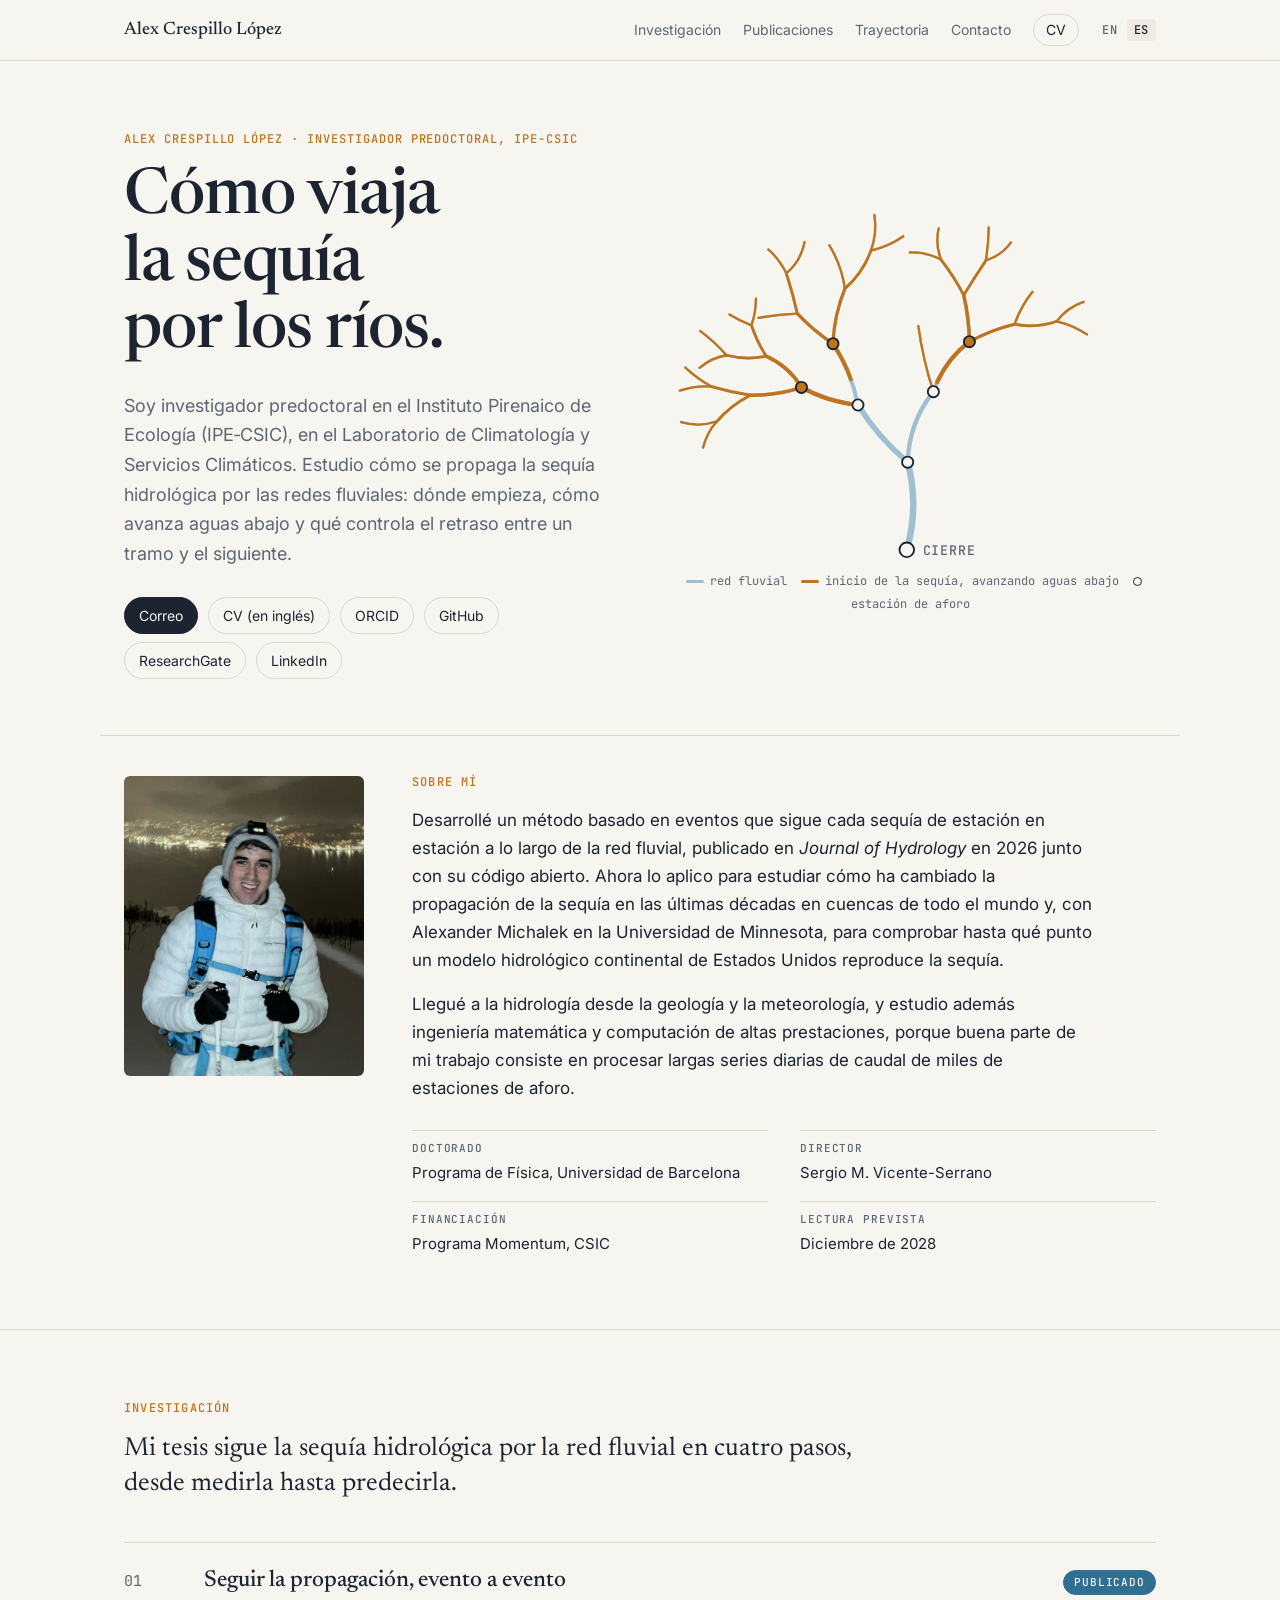
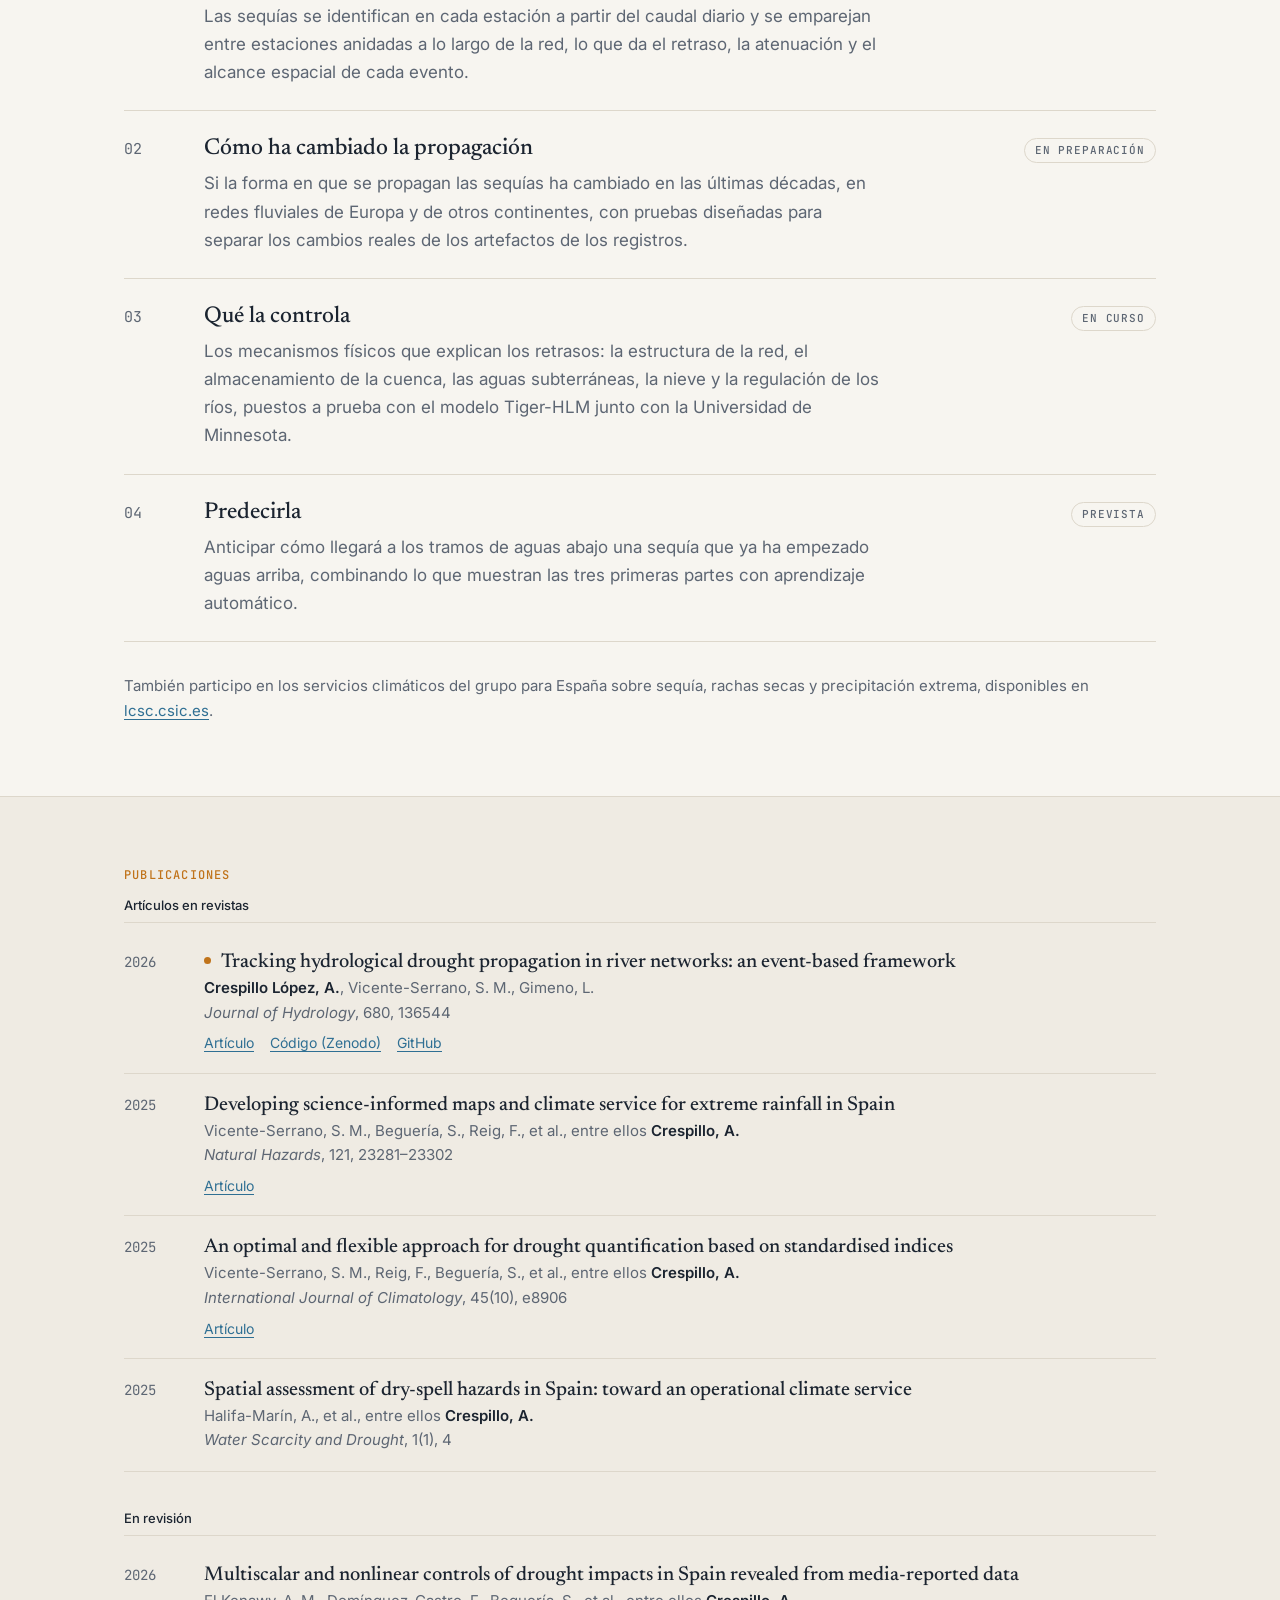
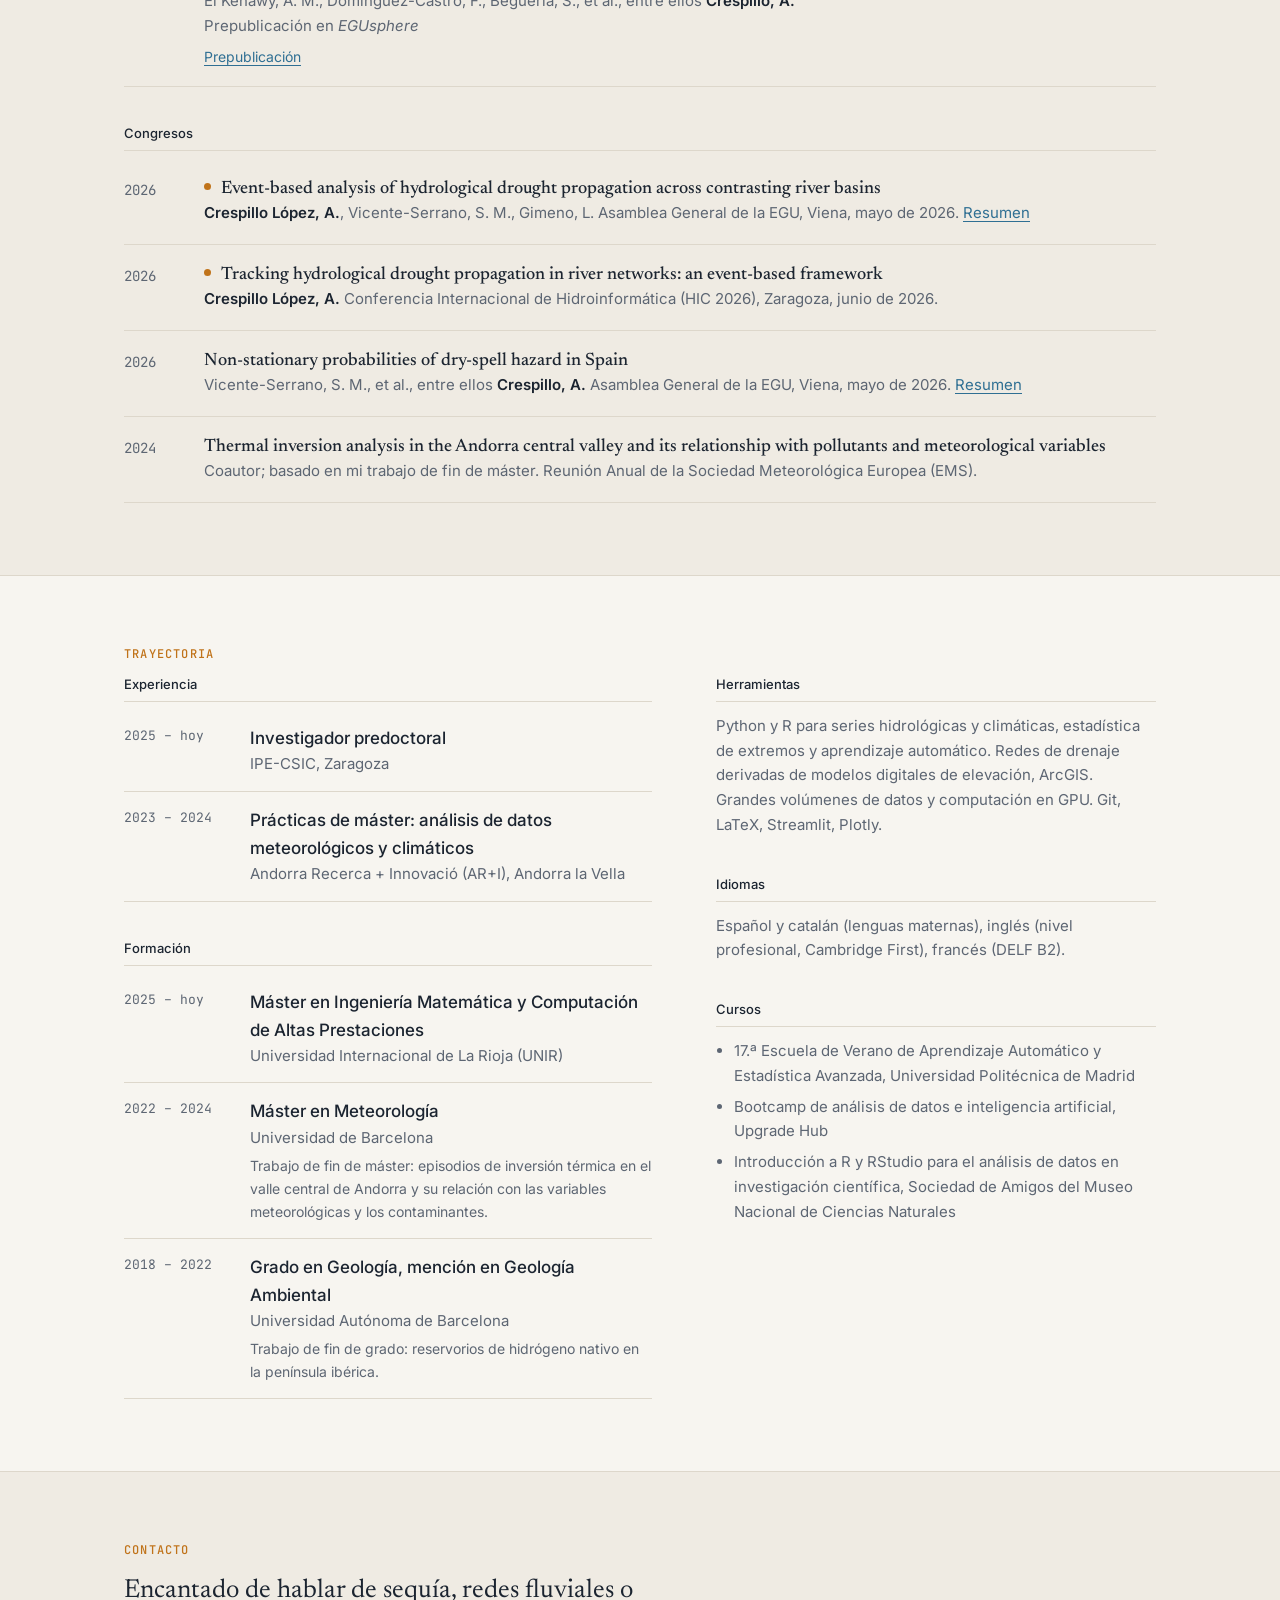
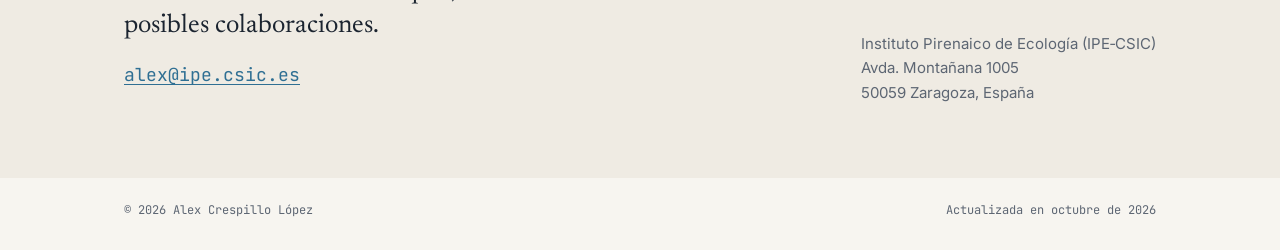
==== es/index.html @ c542a9c1 "New website: single page in English and Spanish, updated CV and content; personal certificates remov" ====
<!DOCTYPE html>
<html lang="es">
<head>
  <meta charset="UTF-8">
  <meta name="viewport" content="width=device-width, initial-scale=1.0">
  <title>Alex Crespillo López</title>
  <meta name="description" content="Alex Crespillo López, investigador predoctoral en el IPE-CSIC. Propagación de la sequía hidrológica por las redes fluviales.">
  <meta name="author" content="Alex Crespillo López">
  <meta property="og:title" content="Alex Crespillo López">
  <meta property="og:description" content="Investigador predoctoral en el IPE-CSIC: cómo se propaga la sequía hidrológica por las redes fluviales.">
  <meta property="og:image" content="../Photos%20and%20logos/portrait.jpg">
  <link rel="alternate" hreflang="en" href="https://alexcrespillo.github.io/Webpage/">
  <link rel="alternate" hreflang="es" href="https://alexcrespillo.github.io/Webpage/es/">

  <link rel="preconnect" href="https://fonts.googleapis.com">
  <link rel="preconnect" href="https://fonts.gstatic.com" crossorigin>
  <link href="https://fonts.googleapis.com/css2?family=Newsreader:opsz,wght@6..72,400;6..72,500;6..72,600&family=Inter:wght@400;500;600&family=JetBrains+Mono:wght@400;500&display=swap" rel="stylesheet">
  <link rel="stylesheet" href="../style.css">
</head>
<body>

  <header class="topbar">
    <div class="wrap topbar-inner">
      <a href="#top" class="brand">Alex Crespillo López</a>
      <nav class="nav" aria-label="Secciones">
        <a href="#research">Investigación</a>
        <a href="#publications">Publicaciones</a>
        <a href="#background">Trayectoria</a>
        <a href="#contact">Contacto</a>
        <a href="../Cv/CV_Alex_Crespillo_english.pdf" target="_blank" rel="noopener" class="nav-cv">CV</a>
      </nav>
      <div class="lang" aria-label="Idioma">
        <a href="../" hreflang="en" lang="en" title="English version">EN</a>
        <span aria-current="true">ES</span>
      </div>
    </div>
  </header>

  <main id="top">

    <!-- Presentación -->
    <section class="hero wrap">
      <div class="hero-text">
        <p class="eyebrow">Alex Crespillo López · Investigador predoctoral, IPE&#8209;CSIC</p>
        <h1>Cómo viaja<br>la sequía<br>por los ríos.</h1>
        <p class="lede">
          Soy investigador predoctoral en el Instituto Pirenaico de Ecología (IPE&#8209;CSIC), en el
          Laboratorio de Climatología y Servicios Climáticos. Estudio cómo se propaga la sequía
          hidrológica por las redes fluviales: dónde empieza, cómo avanza aguas abajo y qué
          controla el retraso entre un tramo y el siguiente.
        </p>
        <div class="links">
          <a href="mailto:alex@ipe.csic.es" class="primary">Correo</a>
          <a href="../Cv/CV_Alex_Crespillo_english.pdf" target="_blank" rel="noopener">CV (en inglés)</a>
          <a href="https://orcid.org/0009-0009-3918-8702" target="_blank" rel="noopener">ORCID</a>
          <a href="https://github.com/AlexCrespillo" target="_blank" rel="noopener">GitHub</a>
          <a href="https://www.researchgate.net/profile/Alex-Crespillo" target="_blank" rel="noopener">ResearchGate</a>
          <a href="https://www.linkedin.com/in/alexcrespillo" target="_blank" rel="noopener">LinkedIn</a>
        </div>
      </div>

      <figure class="hero-figure" aria-label="Esquema del inicio de la sequía avanzando aguas abajo por una red fluvial">
        <svg id="network" viewBox="0 0 400 440" aria-hidden="true" data-outlet="CIERRE"></svg>
        <figcaption>
          <span class="key key-river"></span>red fluvial
          <span class="key key-drought"></span>inicio de la sequía, avanzando aguas abajo
          <span class="key key-gauge"></span>estación de aforo
        </figcaption>
      </figure>
    </section>

    <!-- Sobre mí -->
    <section class="about wrap">
      <img src="../Photos%20and%20logos/portrait.jpg" alt="Alex Crespillo López" class="portrait" width="640" height="800">
      <div class="about-text">
        <h2 class="section-label">Sobre mí</h2>
        <p>
          Desarrollé un método basado en eventos que sigue cada sequía de estación en estación
          a lo largo de la red fluvial, publicado en <em>Journal of Hydrology</em> en 2026 junto
          con su código abierto. Ahora lo aplico para estudiar cómo ha cambiado la propagación
          de la sequía en las últimas décadas en cuencas de todo el mundo y, con Alexander
          Michalek en la Universidad de Minnesota, para comprobar hasta qué punto un modelo
          hidrológico continental de Estados Unidos reproduce la sequía.
        </p>
        <p>
          Llegué a la hidrología desde la geología y la meteorología, y estudio además ingeniería
          matemática y computación de altas prestaciones, porque buena parte de mi trabajo
          consiste en procesar largas series diarias de caudal de miles de estaciones de aforo.
        </p>
        <dl class="facts">
          <div><dt>Doctorado</dt><dd>Programa de Física, Universidad de Barcelona</dd></div>
          <div><dt>Director</dt><dd>Sergio M. Vicente-Serrano</dd></div>
          <div><dt>Financiación</dt><dd>Programa Momentum, CSIC</dd></div>
          <div><dt>Lectura prevista</dt><dd>Diciembre de 2028</dd></div>
        </dl>
      </div>
    </section>

    <!-- Investigación -->
    <section id="research" class="section">
      <div class="wrap">
        <h2 class="section-label">Investigación</h2>
        <p class="section-intro">
          Mi tesis sigue la sequía hidrológica por la red fluvial en cuatro pasos, desde
          medirla hasta predecirla.
        </p>

        <ol class="thesis">
          <li>
            <span class="num">01</span>
            <div>
              <h3>Seguir la propagación, evento a evento</h3>
              <p>
                Las sequías se identifican en cada estación a partir del caudal diario y se
                emparejan entre estaciones anidadas a lo largo de la red, lo que da el retraso,
                la atenuación y el alcance espacial de cada evento.
              </p>
            </div>
            <span class="status done">Publicado</span>
          </li>
          <li>
            <span class="num">02</span>
            <div>
              <h3>Cómo ha cambiado la propagación</h3>
              <p>
                Si la forma en que se propagan las sequías ha cambiado en las últimas décadas,
                en redes fluviales de Europa y de otros continentes, con pruebas diseñadas para
                separar los cambios reales de los artefactos de los registros.
              </p>
            </div>
            <span class="status">En preparación</span>
          </li>
          <li>
            <span class="num">03</span>
            <div>
              <h3>Qué la controla</h3>
              <p>
                Los mecanismos físicos que explican los retrasos: la estructura de la red, el
                almacenamiento de la cuenca, las aguas subterráneas, la nieve y la regulación de
                los ríos, puestos a prueba con el modelo Tiger-HLM junto con la Universidad de
                Minnesota.
              </p>
            </div>
            <span class="status">En curso</span>
          </li>
          <li>
            <span class="num">04</span>
            <div>
              <h3>Predecirla</h3>
              <p>
                Anticipar cómo llegará a los tramos de aguas abajo una sequía que ya ha empezado
                aguas arriba, combinando lo que muestran las tres primeras partes con aprendizaje
                automático.
              </p>
            </div>
            <span class="status">Prevista</span>
          </li>
        </ol>

        <p class="aside">
          También participo en los servicios climáticos del grupo para España sobre sequía,
          rachas secas y precipitación extrema, disponibles en
          <a href="https://lcsc.csic.es/" target="_blank" rel="noopener">lcsc.csic.es</a>.
        </p>
      </div>
    </section>

    <!-- Publicaciones -->
    <section id="publications" class="section">
      <div class="wrap">
        <h2 class="section-label">Publicaciones</h2>

        <h3 class="list-head">Artículos en revistas</h3>
        <ol class="pubs">
          <li class="pub own">
            <span class="year">2026</span>
            <div>
              <p class="title">Tracking hydrological drought propagation in river networks: an event-based framework</p>
              <p class="authors"><b>Crespillo López, A.</b>, Vicente-Serrano, S. M., Gimeno, L.</p>
              <p class="venue"><em>Journal of Hydrology</em>, 680, 136544</p>
              <p class="actions">
                <a href="https://doi.org/10.1016/j.jhydrol.2026.136544" target="_blank" rel="noopener">Artículo</a>
                <a href="https://doi.org/10.5281/zenodo.22755834" target="_blank" rel="noopener">Código (Zenodo)</a>
                <a href="https://github.com/AlexCrespillo/Code_v.1" target="_blank" rel="noopener">GitHub</a>
              </p>
            </div>
          </li>
          <li class="pub">
            <span class="year">2025</span>
            <div>
              <p class="title">Developing science-informed maps and climate service for extreme rainfall in Spain</p>
              <p class="authors">Vicente-Serrano, S. M., Beguería, S., Reig, F., et al., entre ellos <b>Crespillo, A.</b></p>
              <p class="venue"><em>Natural Hazards</em>, 121, 23281–23302</p>
              <p class="actions"><a href="https://doi.org/10.1007/s11069-025-07731-0" target="_blank" rel="noopener">Artículo</a></p>
            </div>
          </li>
          <li class="pub">
            <span class="year">2025</span>
            <div>
              <p class="title">An optimal and flexible approach for drought quantification based on standardised indices</p>
              <p class="authors">Vicente-Serrano, S. M., Reig, F., Beguería, S., et al., entre ellos <b>Crespillo, A.</b></p>
              <p class="venue"><em>International Journal of Climatology</em>, 45(10), e8906</p>
              <p class="actions"><a href="https://doi.org/10.1002/joc.8906" target="_blank" rel="noopener">Artículo</a></p>
            </div>
          </li>
          <li class="pub">
            <span class="year">2025</span>
            <div>
              <p class="title">Spatial assessment of dry-spell hazards in Spain: toward an operational climate service</p>
              <p class="authors">Halifa-Marín, A., et al., entre ellos <b>Crespillo, A.</b></p>
              <p class="venue"><em>Water Scarcity and Drought</em>, 1(1), 4</p>
            </div>
          </li>
        </ol>

        <h3 class="list-head">En revisión</h3>
        <ol class="pubs">
          <li class="pub">
            <span class="year">2026</span>
            <div>
              <p class="title">Multiscalar and nonlinear controls of drought impacts in Spain revealed from media-reported data</p>
              <p class="authors">El Kenawy, A. M., Domínguez-Castro, F., Beguería, S., et al., entre ellos <b>Crespillo, A.</b></p>
              <p class="venue">Prepublicación en <em>EGUsphere</em></p>
              <p class="actions"><a href="https://doi.org/10.5194/egusphere-2026-3003" target="_blank" rel="noopener">Prepublicación</a></p>
            </div>
          </li>
        </ol>

        <h3 class="list-head">Congresos</h3>
        <ol class="pubs compact">
          <li class="pub own">
            <span class="year">2026</span>
            <div>
              <p class="title">Event-based analysis of hydrological drought propagation across contrasting river basins</p>
              <p class="venue"><b>Crespillo López, A.</b>, Vicente-Serrano, S. M., Gimeno, L. Asamblea General de la EGU, Viena, mayo de 2026.
                <a href="https://doi.org/10.5194/egusphere-egu26-1999" target="_blank" rel="noopener">Resumen</a></p>
            </div>
          </li>
          <li class="pub own">
            <span class="year">2026</span>
            <div>
              <p class="title">Tracking hydrological drought propagation in river networks: an event-based framework</p>
              <p class="venue"><b>Crespillo López, A.</b> Conferencia Internacional de Hidroinformática (HIC 2026), Zaragoza, junio de 2026.</p>
            </div>
          </li>
          <li class="pub">
            <span class="year">2026</span>
            <div>
              <p class="title">Non-stationary probabilities of dry-spell hazard in Spain</p>
              <p class="venue">Vicente-Serrano, S. M., et al., entre ellos <b>Crespillo, A.</b> Asamblea General de la EGU, Viena, mayo de 2026.
                <a href="https://doi.org/10.5194/egusphere-egu26-3914" target="_blank" rel="noopener">Resumen</a></p>
            </div>
          </li>
          <li class="pub">
            <span class="year">2024</span>
            <div>
              <p class="title">Thermal inversion analysis in the Andorra central valley and its relationship with pollutants and meteorological variables</p>
              <p class="venue">Coautor; basado en mi trabajo de fin de máster. Reunión Anual de la Sociedad Meteorológica Europea (EMS).</p>
            </div>
          </li>
        </ol>
      </div>
    </section>

    <!-- Trayectoria -->
    <section id="background" class="section">
      <div class="wrap">
        <h2 class="section-label">Trayectoria</h2>

        <div class="cols">
          <div>
            <h3 class="list-head">Experiencia</h3>
            <ul class="cv">
              <li>
                <span class="when">2025 – hoy</span>
                <div>
                  <p class="what">Investigador predoctoral</p>
                  <p class="where">IPE-CSIC, Zaragoza</p>
                </div>
              </li>
              <li>
                <span class="when">2023 – 2024</span>
                <div>
                  <p class="what">Prácticas de máster: análisis de datos meteorológicos y climáticos</p>
                  <p class="where">Andorra Recerca + Innovació (AR+I), Andorra la Vella</p>
                </div>
              </li>
            </ul>

            <h3 class="list-head">Formación</h3>
            <ul class="cv">
              <li>
                <span class="when">2025 – hoy</span>
                <div>
                  <p class="what">Máster en Ingeniería Matemática y Computación de Altas Prestaciones</p>
                  <p class="where">Universidad Internacional de La Rioja (UNIR)</p>
                </div>
              </li>
              <li>
                <span class="when">2022 – 2024</span>
                <div>
                  <p class="what">Máster en Meteorología</p>
                  <p class="where">Universidad de Barcelona</p>
                  <p class="note">Trabajo de fin de máster: episodios de inversión térmica en el valle central de Andorra y su relación con las variables meteorológicas y los contaminantes.</p>
                </div>
              </li>
              <li>
                <span class="when">2018 – 2022</span>
                <div>
                  <p class="what">Grado en Geología, mención en Geología Ambiental</p>
                  <p class="where">Universidad Autónoma de Barcelona</p>
                  <p class="note">Trabajo de fin de grado: reservorios de hidrógeno nativo en la península ibérica.</p>
                </div>
              </li>
            </ul>
          </div>

          <div>
            <h3 class="list-head">Herramientas</h3>
            <p class="plain">
              Python y R para series hidrológicas y climáticas, estadística de extremos y
              aprendizaje automático. Redes de drenaje derivadas de modelos digitales de
              elevación, ArcGIS. Grandes volúmenes de datos y computación en GPU. Git, LaTeX,
              Streamlit, Plotly.
            </p>

            <h3 class="list-head">Idiomas</h3>
            <p class="plain">
              Español y catalán (lenguas maternas), inglés (nivel profesional, Cambridge First),
              francés (DELF B2).
            </p>

            <h3 class="list-head">Cursos</h3>
            <ul class="plain-list">
              <li>17.ª Escuela de Verano de Aprendizaje Automático y Estadística Avanzada, Universidad Politécnica de Madrid</li>
              <li>Bootcamp de análisis de datos e inteligencia artificial, Upgrade Hub</li>
              <li>Introducción a R y RStudio para el análisis de datos en investigación científica, Sociedad de Amigos del Museo Nacional de Ciencias Naturales</li>
            </ul>
          </div>
        </div>
      </div>
    </section>

    <!-- Contacto -->
    <section id="contact" class="section contact">
      <div class="wrap contact-inner">
        <div>
          <h2 class="section-label">Contacto</h2>
          <p class="contact-line">
            Encantado de hablar de sequía, redes fluviales o posibles colaboraciones.
          </p>
          <p><a class="mail" href="mailto:alex@ipe.csic.es">alex@ipe.csic.es</a></p>
        </div>
        <address>
          Instituto Pirenaico de Ecología (IPE&#8209;CSIC)<br>
          Avda. Montañana 1005<br>
          50059 Zaragoza, España
        </address>
      </div>
    </section>

  </main>

  <footer class="footer wrap">
    <span>© 2026 Alex Crespillo López</span>
    <span>Actualizada en octubre de 2026</span>
  </footer>

  <script src="../network.js"></script>
</body>
</html>
---- style.css ----
/* Alex Crespillo López — personal academic page */

:root {
  --paper: #f7f5f0;
  --paper-2: #efebe3;
  --ink: #1b2430;
  --muted: #5d6673;
  --rule: #ddd7cb;
  --river: #2f6f93;
  --river-soft: #9fc0d3;
  --drought: #c0731a;
  --serif: "Newsreader", Georgia, "Times New Roman", serif;
  --sans: "Inter", system-ui, -apple-system, "Segoe UI", sans-serif;
  --mono: "JetBrains Mono", ui-monospace, Consolas, monospace;
  --max: 1080px;
}

@media (prefers-color-scheme: dark) {
  :root:not([data-theme="light"]) {
    --paper: #12161c;
    --paper-2: #181d25;
    --ink: #e7e4dd;
    --muted: #9aa3ae;
    --rule: #2a313b;
    --river: #6fb0d4;
    --river-soft: #2f4a5c;
    --drought: #e3a14a;
  }
}
:root[data-theme="dark"] {
  --paper: #12161c;
  --paper-2: #181d25;
  --ink: #e7e4dd;
  --muted: #9aa3ae;
  --rule: #2a313b;
  --river: #6fb0d4;
  --river-soft: #2f4a5c;
  --drought: #e3a14a;
}

*, *::before, *::after { box-sizing: border-box; }

html { scroll-behavior: smooth; scroll-padding-top: 72px; }
@media (prefers-reduced-motion: reduce) { html { scroll-behavior: auto; } }

body {
  margin: 0;
  background: var(--paper);
  color: var(--ink);
  font: 400 17px/1.65 var(--sans);
  -webkit-font-smoothing: antialiased;
}

a { color: var(--river); text-decoration-thickness: 1px; text-underline-offset: 3px; }
a:hover { color: var(--drought); }

.wrap { max-width: var(--max); margin: 0 auto; padding: 0 24px; }

/* Top bar */
.topbar {
  position: sticky; top: 0; z-index: 10;
  background: color-mix(in srgb, var(--paper) 88%, transparent);
  backdrop-filter: blur(8px);
  border-bottom: 1px solid var(--rule);
}
.topbar-inner { display: flex; align-items: center; justify-content: space-between; height: 60px; gap: 16px; }
.brand { font: 500 18px/1 var(--serif); color: var(--ink); text-decoration: none; white-space: nowrap; }
.nav { display: flex; gap: 22px; font-size: 14px; }
.nav a { color: var(--muted); text-decoration: none; }
.nav a:hover { color: var(--ink); }
.nav .nav-cv {
  color: var(--ink); border: 1px solid var(--rule); border-radius: 999px; padding: 3px 12px; margin: -4px 0;
}
.nav .nav-cv:hover { border-color: var(--ink); }
.topbar-inner .nav { margin-left: auto; }
.lang { display: flex; gap: 2px; font: 500 12px/1 var(--mono); letter-spacing: .06em; }
.lang > * { padding: 5px 7px; border-radius: 4px; color: var(--muted); text-decoration: none; }
.lang [aria-current] { color: var(--ink); background: var(--paper-2); }
.lang a:hover { color: var(--ink); }

/* Hero */
.hero {
  display: grid; grid-template-columns: 1fr 1fr; gap: 48px; align-items: center;
  padding-top: 72px; padding-bottom: 56px;
}
.eyebrow { font: 500 12px/1 var(--mono); letter-spacing: .08em; text-transform: uppercase; color: var(--drought); margin: 0 0 20px; }
.hero h1 {
  font: 500 clamp(40px, 6vw, 64px)/1.05 var(--serif);
  letter-spacing: -0.015em; margin: 0 0 24px;
}
.lede { font-size: 18px; color: var(--muted); max-width: 34em; margin: 0 0 28px; }
.links { display: flex; flex-wrap: wrap; gap: 8px 10px; }
.links a {
  font-size: 14px; color: var(--ink); text-decoration: none;
  border: 1px solid var(--rule); border-radius: 999px; padding: 6px 14px;
  transition: border-color .15s, color .15s, background .15s;
}
.links a:hover { border-color: var(--river); color: var(--river); }
.links a.primary { background: var(--ink); border-color: var(--ink); color: var(--paper); }
.links a.primary:hover { background: var(--river); border-color: var(--river); color: var(--paper); }

.hero-figure { margin: 0; }
#network { width: 100%; height: auto; display: block; max-height: 460px; }
#network .link-base { stroke: var(--river-soft); fill: none; stroke-linecap: round; }
#network .link-dry { stroke: var(--drought); fill: none; stroke-linecap: round; }
#network .gauge { fill: var(--paper); stroke: var(--ink); stroke-width: 1.4; transition: fill .4s; }
#network .gauge.dry { fill: var(--drought); }
#network .outlet-label { font: 500 10px var(--mono); fill: var(--muted); letter-spacing: .06em; }
figcaption {
  display: flex; flex-wrap: wrap; align-items: center; gap: 6px 14px;
  font: 400 12px/1.4 var(--mono); color: var(--muted); margin-top: 8px; justify-content: center;
}
.key { display: inline-block; width: 18px; height: 3px; border-radius: 2px; margin-right: -8px; vertical-align: middle; }
.key-river { background: var(--river-soft); }
.key-drought { background: var(--drought); }
.key-gauge { width: 9px; height: 9px; border-radius: 50%; border: 1.4px solid var(--ink); background: var(--paper); margin-right: -8px; }

/* About */
.about {
  display: grid; grid-template-columns: 240px 1fr; gap: 48px; align-items: start;
  padding-top: 40px; padding-bottom: 72px; border-top: 1px solid var(--rule);
}
.portrait { width: 100%; height: auto; border-radius: 6px; display: block; filter: saturate(.92); }
.about-text p { margin: 0 0 16px; max-width: 40em; }
.facts { display: grid; grid-template-columns: repeat(2, minmax(0, 1fr)); gap: 16px 32px; margin: 28px 0 0; }
.facts div { border-top: 1px solid var(--rule); padding-top: 10px; }
.facts dt { font: 500 11px/1.4 var(--mono); text-transform: uppercase; letter-spacing: .08em; color: var(--muted); }
.facts dd { margin: 4px 0 0; font-size: 15px; }

/* Sections */
.section { padding: 72px 0; border-top: 1px solid var(--rule); }
.section:nth-of-type(even) { background: var(--paper-2); }
.section-label {
  font: 500 12px/1 var(--mono); text-transform: uppercase; letter-spacing: .1em;
  color: var(--drought); margin: 0 0 18px;
}
.section-intro { font: 400 26px/1.35 var(--serif); max-width: 30em; margin: 0 0 40px; }

/* Thesis steps */
.thesis { list-style: none; margin: 0; padding: 0; }
.thesis li {
  display: grid; grid-template-columns: 56px 1fr auto; gap: 24px; align-items: baseline;
  padding: 24px 0; border-top: 1px solid var(--rule);
}
.thesis li:last-child { border-bottom: 1px solid var(--rule); }
.thesis .num { font: 400 15px var(--mono); color: var(--muted); }
.thesis h3 { font: 500 23px/1.25 var(--serif); margin: 0 0 6px; }
.thesis p { margin: 0; color: var(--muted); max-width: 40em; }
.status {
  font: 500 11px/1 var(--mono); text-transform: uppercase; letter-spacing: .08em; white-space: nowrap;
  color: var(--muted); border: 1px solid var(--rule); border-radius: 999px; padding: 6px 10px;
}
.status.done { color: var(--paper); background: var(--river); border-color: var(--river); }
.aside { margin: 32px 0 0; color: var(--muted); font-size: 15px; }

/* Publications */
.list-head {
  font: 500 13px/1 var(--sans); color: var(--ink); margin: 40px 0 8px;
  padding-bottom: 10px; border-bottom: 1px solid var(--rule);
}
.list-head:first-of-type { margin-top: 0; }
.pubs { list-style: none; margin: 0; padding: 0; }
.pub { display: grid; grid-template-columns: 56px 1fr; gap: 24px; padding: 18px 0; border-bottom: 1px solid var(--rule); }
.pub .year { font: 400 14px/1.9 var(--mono); color: var(--muted); }
.pub p { margin: 0; }
.pub .title { font: 500 20px/1.35 var(--serif); }
.pub.own .title::before { content: ""; display: inline-block; width: 7px; height: 7px; border-radius: 50%; background: var(--drought); margin: 0 10px 3px 0; }
.pub .authors, .pub .venue { font-size: 15px; color: var(--muted); }
.pub .authors b, .pub .venue b { color: var(--ink); font-weight: 600; }
.pub .actions { display: flex; flex-wrap: wrap; gap: 6px 16px; margin-top: 6px; font-size: 14px; }
.pubs.compact .title { font-size: 18px; }

/* Background */
.cols { display: grid; grid-template-columns: 1.2fr 1fr; gap: 64px; }
.cols .list-head:first-child { margin-top: 0; }
.cv { list-style: none; margin: 0; padding: 0; }
.cv li { display: grid; grid-template-columns: 110px 1fr; gap: 16px; padding: 14px 0; border-bottom: 1px solid var(--rule); }
.cv .when { font: 400 13px/1.9 var(--mono); color: var(--muted); }
.cv p { margin: 0; }
.cv .what { font-weight: 500; }
.cv .where { color: var(--muted); font-size: 15px; }
.cv .note { color: var(--muted); font-size: 14px; margin-top: 4px; }
.plain { margin: 12px 0 0; color: var(--muted); font-size: 15px; }
.plain-list { margin: 12px 0 0; padding-left: 18px; color: var(--muted); font-size: 15px; }
.plain-list li { margin-bottom: 6px; }

/* Contact */
.contact-inner { display: flex; justify-content: space-between; align-items: flex-end; gap: 32px; flex-wrap: wrap; }
.contact-line { font: 400 26px/1.35 var(--serif); margin: 0 0 8px; max-width: 22em; }
.mail { font: 400 18px var(--mono); }
address { font-style: normal; color: var(--muted); font-size: 15px; }

.footer {
  display: flex; justify-content: space-between; gap: 16px; flex-wrap: wrap;
  padding-top: 24px; padding-bottom: 32px; font: 400 12px var(--mono); color: var(--muted);
}

/* Narrow screens */
@media (max-width: 860px) {
  .hero { grid-template-columns: 1fr; gap: 32px; padding-top: 56px; }
  .hero-figure { max-width: 420px; margin: 0 auto; width: 100%; }
  .about { grid-template-columns: 1fr; gap: 28px; }
  .portrait { max-width: 220px; }
  .cols { grid-template-columns: 1fr; gap: 40px; }
}
@media (max-width: 640px) {
  .wrap { padding-left: 16px; padding-right: 16px; }
  .nav a:not(.nav-cv) { display: none; }
  .section { padding: 56px 0; }
  .section-intro, .contact-line { font-size: 22px; }
  .thesis li { grid-template-columns: 1fr; gap: 8px; }
  .thesis .status { justify-self: start; }
  .pub { grid-template-columns: 1fr; gap: 2px; }
  .cv li { grid-template-columns: 1fr; gap: 0; }
  .facts { grid-template-columns: 1fr; }
}
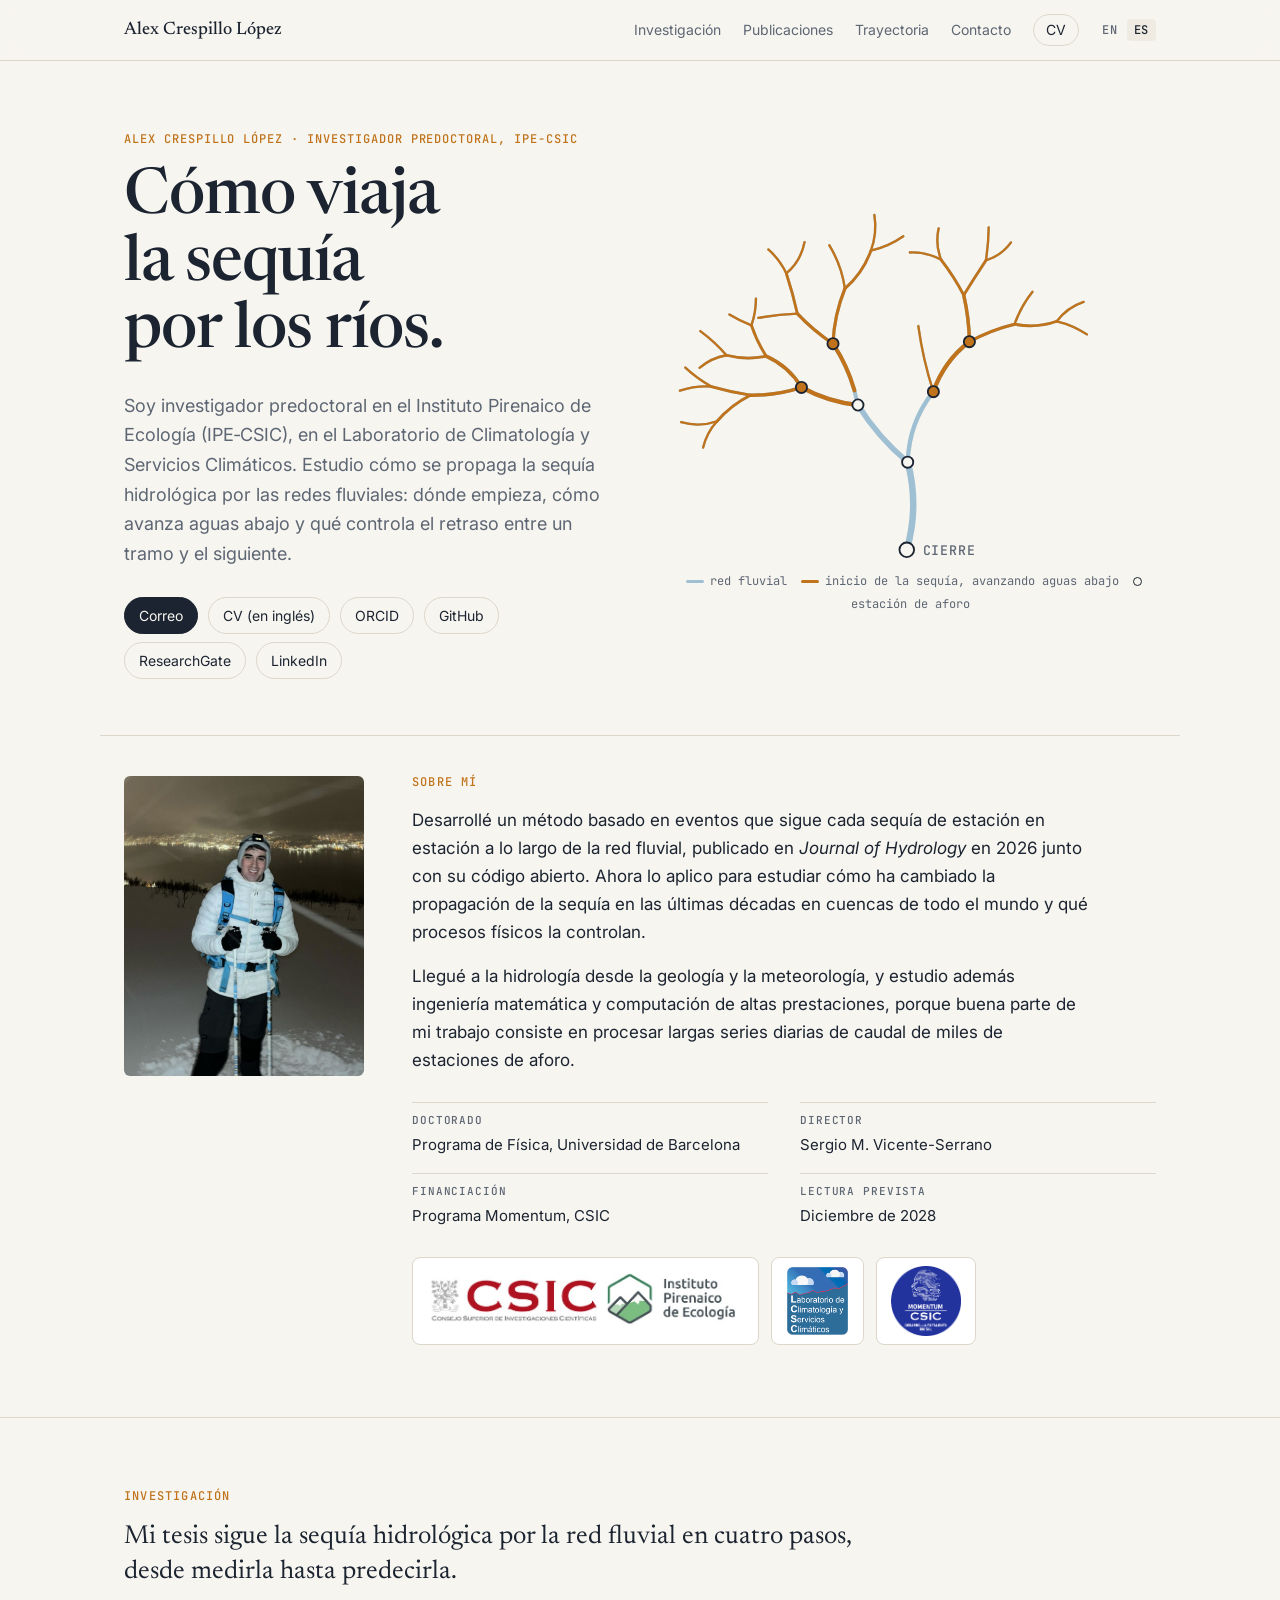
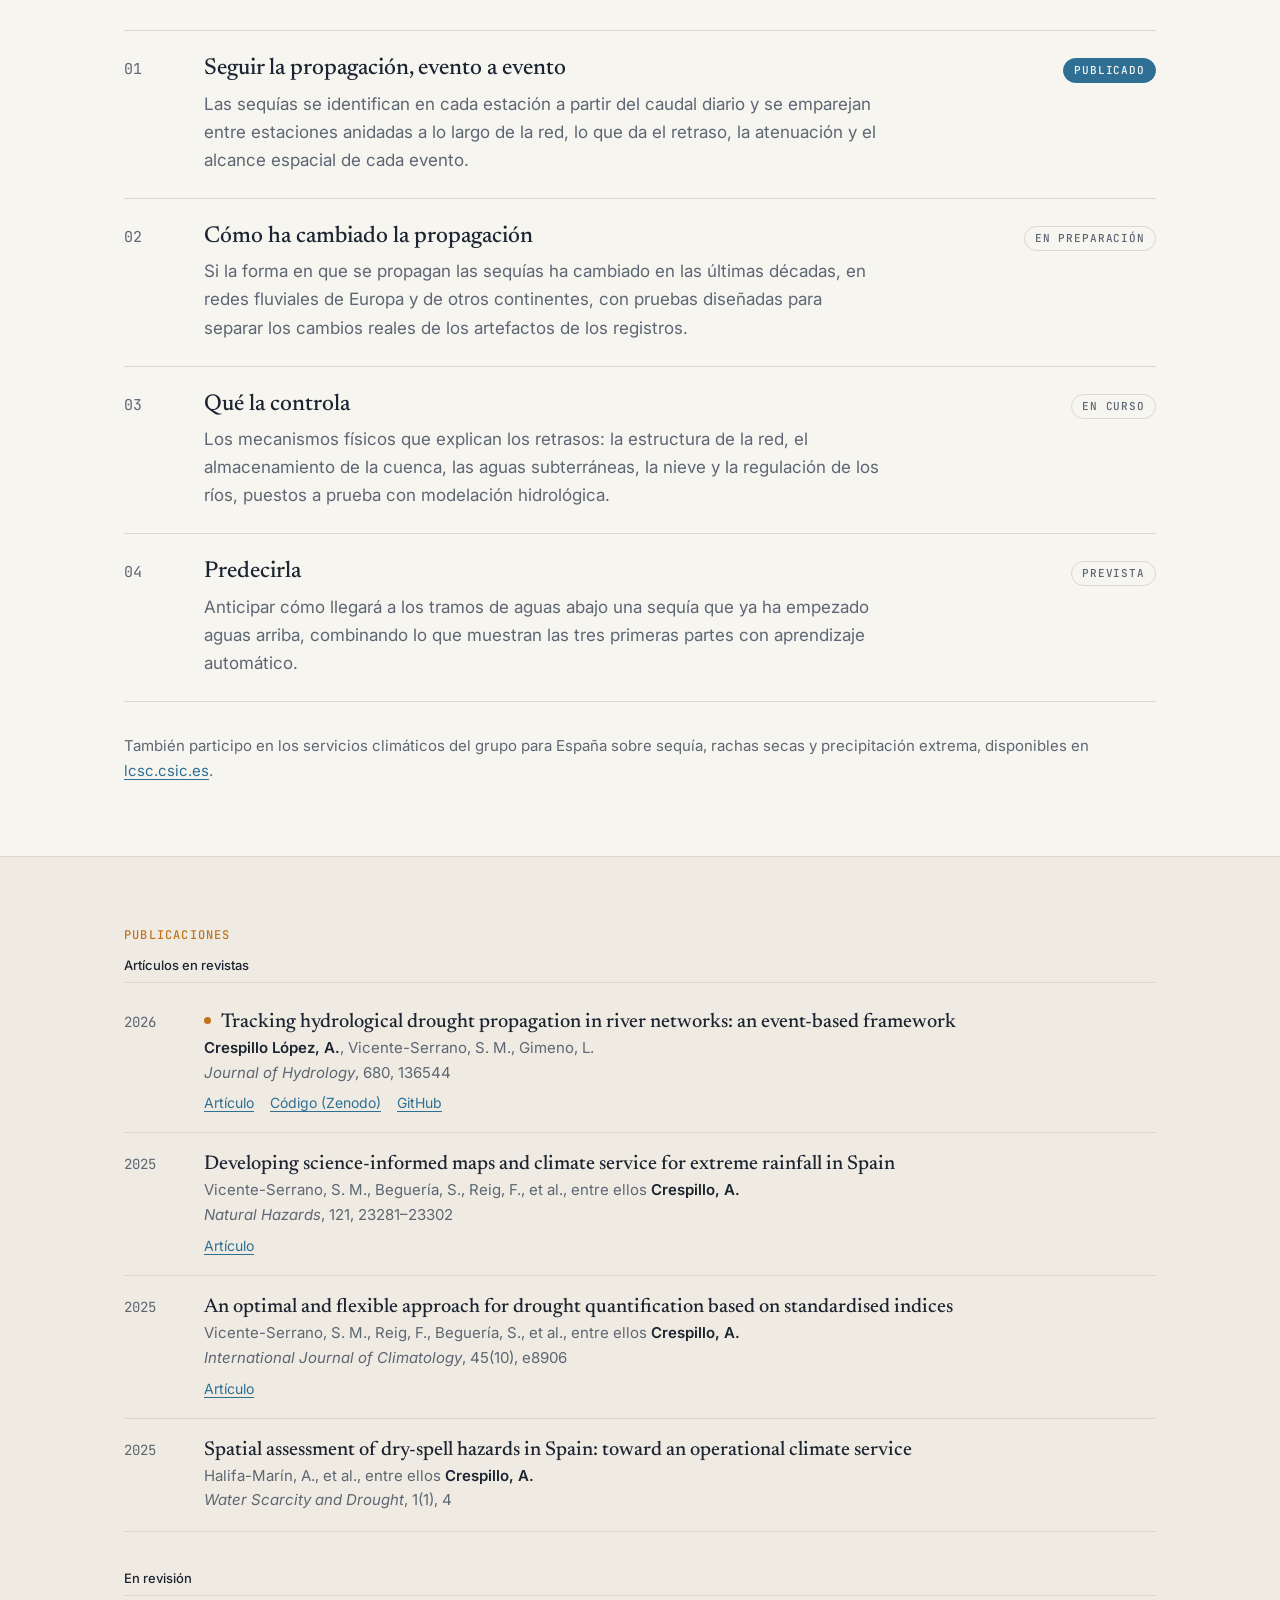
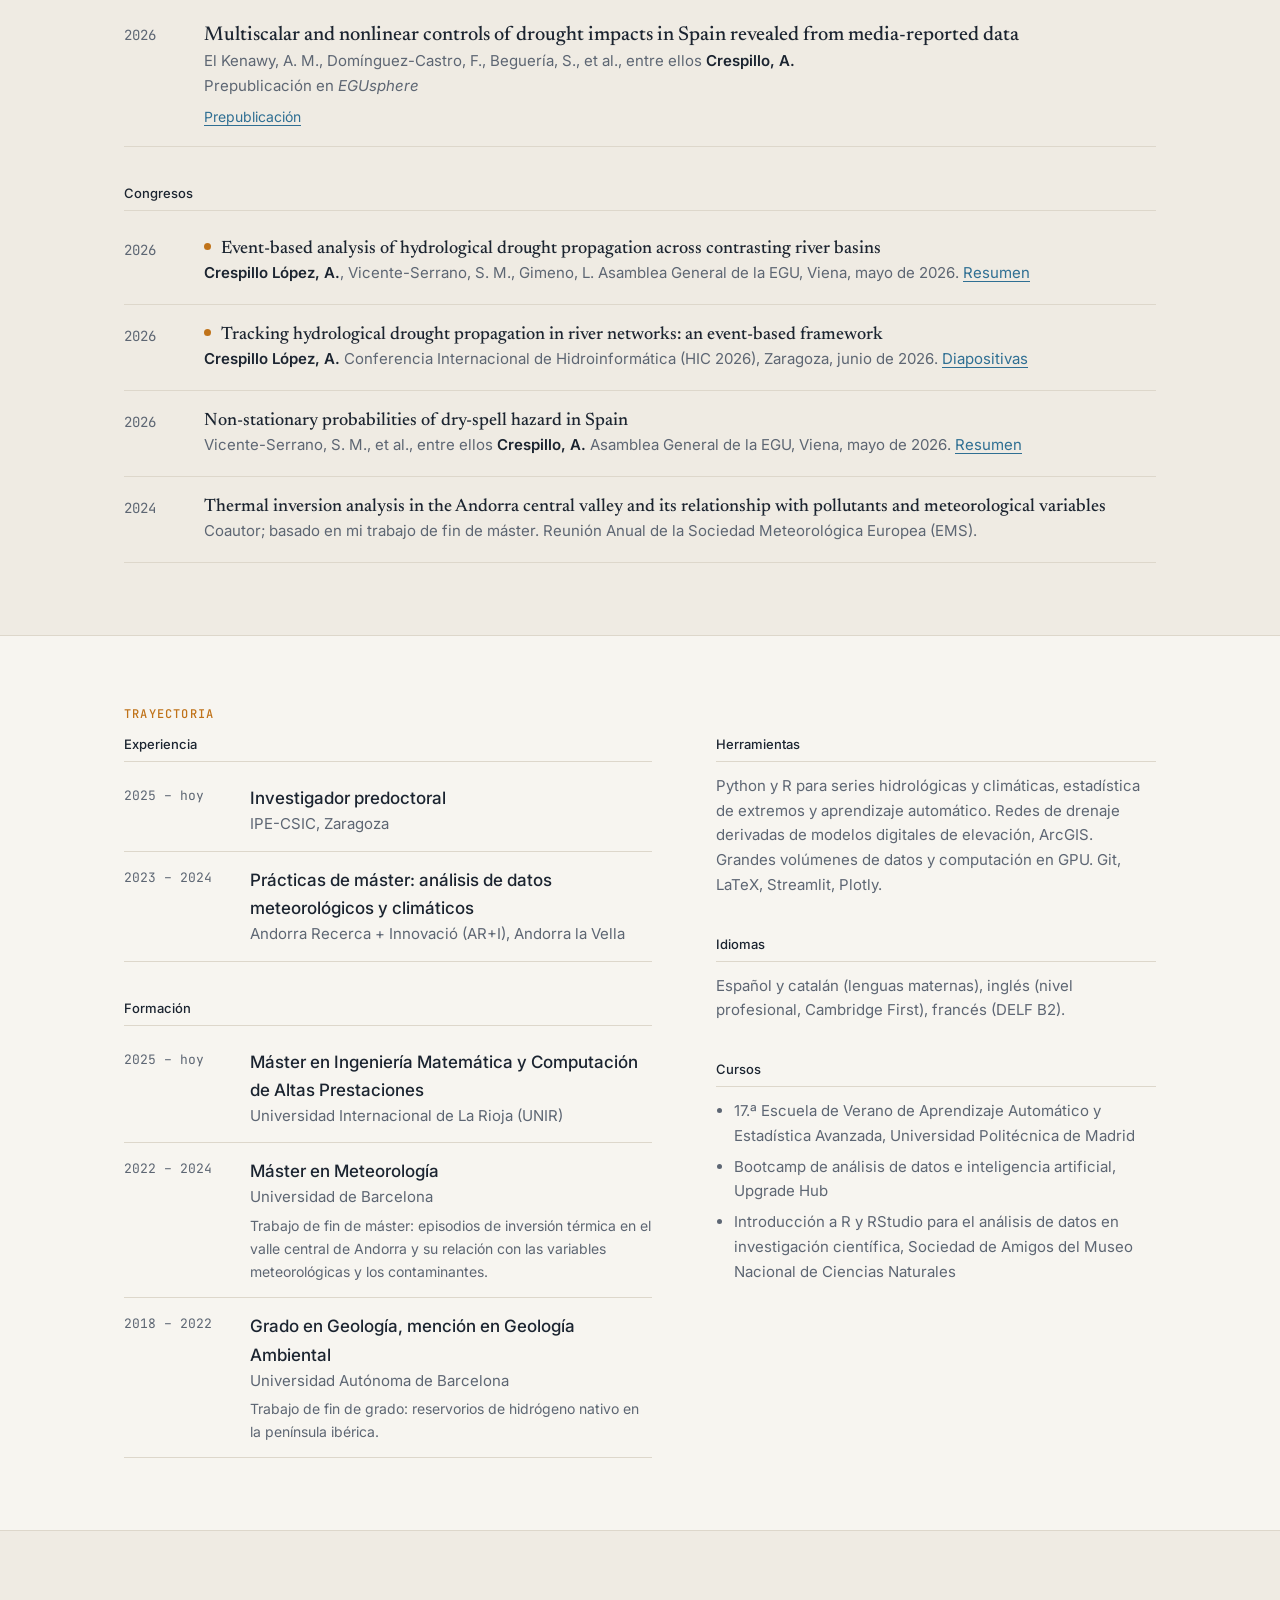
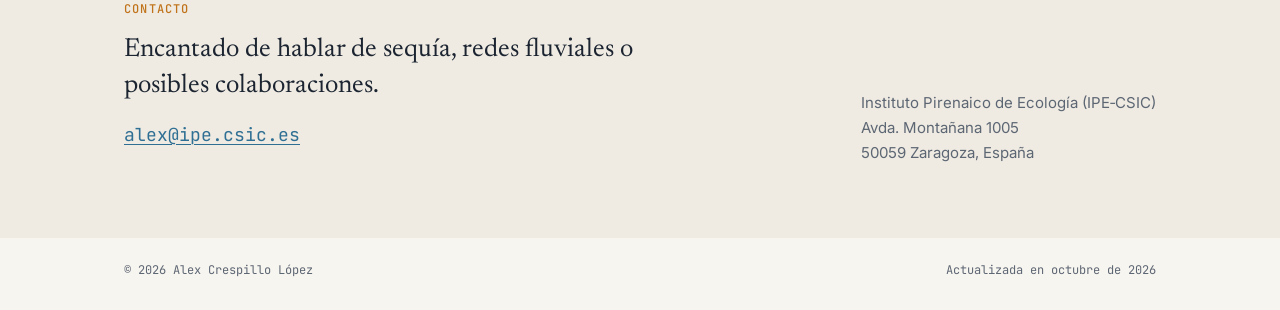
==== commit 97234e49: "Website: wider portrait, institution logos, HIC 2026 slides; collaboration mention removed" ====
--- a/es/index.html
+++ b/es/index.html
@@ -71,16 +71,15 @@
 
     <!-- Sobre mí -->
     <section class="about wrap">
-      <img src="../Photos%20and%20logos/portrait.jpg" alt="Alex Crespillo López" class="portrait" width="640" height="800">
+      <img src="../Photos%20and%20logos/portrait.jpg" alt="Alex Crespillo López" class="portrait" width="720" height="900">
       <div class="about-text">
         <h2 class="section-label">Sobre mí</h2>
         <p>
           Desarrollé un método basado en eventos que sigue cada sequía de estación en estación
           a lo largo de la red fluvial, publicado en <em>Journal of Hydrology</em> en 2026 junto
           con su código abierto. Ahora lo aplico para estudiar cómo ha cambiado la propagación
-          de la sequía en las últimas décadas en cuencas de todo el mundo y, con Alexander
-          Michalek en la Universidad de Minnesota, para comprobar hasta qué punto un modelo
-          hidrológico continental de Estados Unidos reproduce la sequía.
+          de la sequía en las últimas décadas en cuencas de todo el mundo y qué procesos
+          físicos la controlan.
         </p>
         <p>
           Llegué a la hidrología desde la geología y la meteorología, y estudio además ingeniería
@@ -93,6 +92,11 @@
           <div><dt>Financiación</dt><dd>Programa Momentum, CSIC</dd></div>
           <div><dt>Lectura prevista</dt><dd>Diciembre de 2028</dd></div>
         </dl>
+        <div class="logos" aria-label="Instituciones">
+          <a href="https://www.ipe.csic.es/" target="_blank" rel="noopener"><img src="../Photos%20and%20logos/IPE-CSIC%20logo.jpg" alt="CSIC e Instituto Pirenaico de Ecología (IPE)" width="683" height="151"></a>
+          <a href="https://lcsc.csic.es/" target="_blank" rel="noopener"><img src="../Photos%20and%20logos/LCSC%20logo.png" alt="Laboratorio de Climatología y Servicios Climáticos (LCSC)" width="484" height="532"></a>
+          <span><img src="../Photos%20and%20logos/momentum_logo.png" alt="Programa Momentum, CSIC" width="290" height="290"></span>
+        </div>
       </div>
     </section>
 
@@ -137,8 +141,7 @@
               <p>
                 Los mecanismos físicos que explican los retrasos: la estructura de la red, el
                 almacenamiento de la cuenca, las aguas subterráneas, la nieve y la regulación de
-                los ríos, puestos a prueba con el modelo Tiger-HLM junto con la Universidad de
-                Minnesota.
+                los ríos, puestos a prueba con modelación hidrológica.
               </p>
             </div>
             <span class="status">En curso</span>
@@ -240,7 +243,8 @@
             <span class="year">2026</span>
             <div>
               <p class="title">Tracking hydrological drought propagation in river networks: an event-based framework</p>
-              <p class="venue"><b>Crespillo López, A.</b> Conferencia Internacional de Hidroinformática (HIC 2026), Zaragoza, junio de 2026.</p>
+              <p class="venue"><b>Crespillo López, A.</b> Conferencia Internacional de Hidroinformática (HIC 2026), Zaragoza, junio de 2026.
+                <a href="../Talks/HIC2026_Crespillo.pdf" target="_blank" rel="noopener">Diapositivas</a></p>
             </div>
           </li>
           <li class="pub">
--- a/style.css
+++ b/style.css
@@ -214,3 +214,13 @@
   .cv li { grid-template-columns: 1fr; gap: 0; }
   .facts { grid-template-columns: 1fr; }
 }
+
+/* Institution logos, on white tiles so they read in both themes */
+.logos { display: flex; flex-wrap: wrap; align-items: center; gap: 12px; margin-top: 28px; }
+.logos > * {
+  display: flex; align-items: center; justify-content: center;
+  height: 88px; padding: 8px 14px; background: #fff; border: 1px solid var(--rule); border-radius: 8px;
+}
+.logos img { height: 100%; width: auto; display: block; }
+.logos a:hover { border-color: var(--river); }
+@media (max-width: 640px) { .logos > * { height: 72px; } }
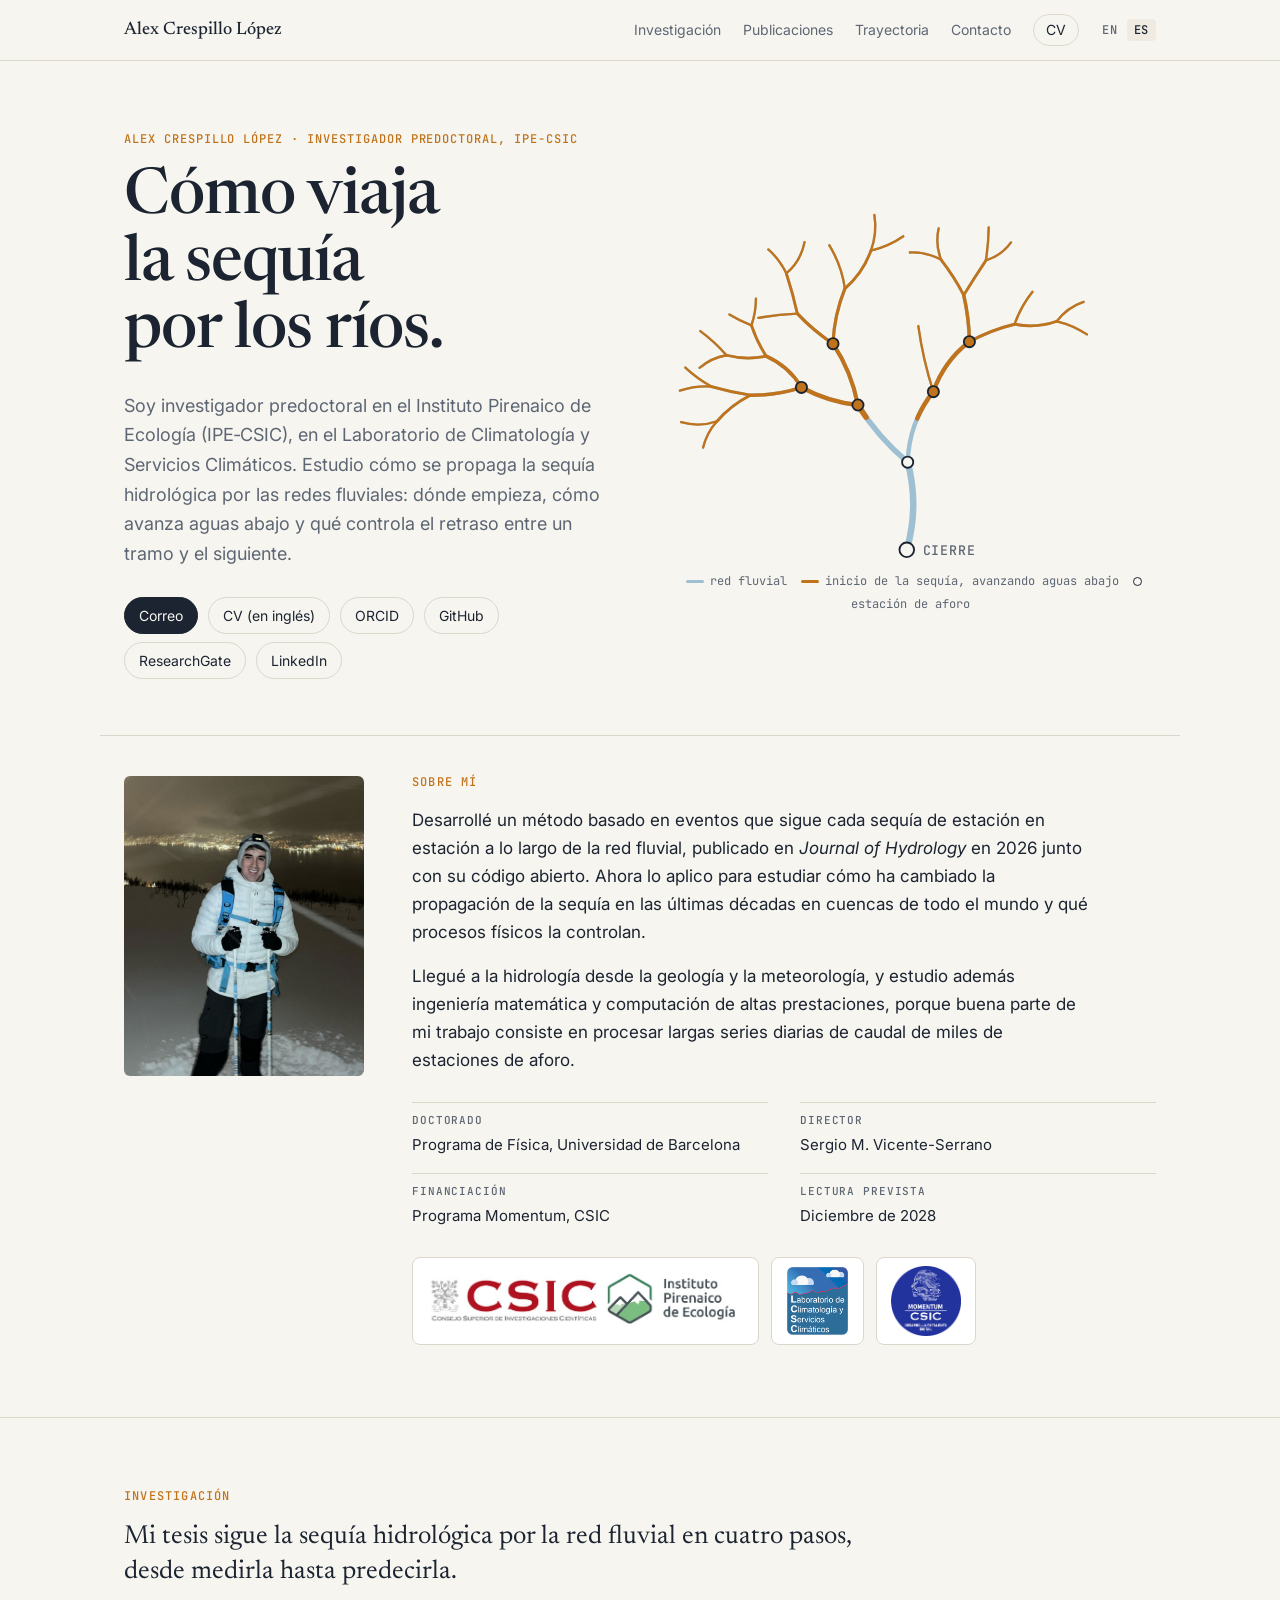
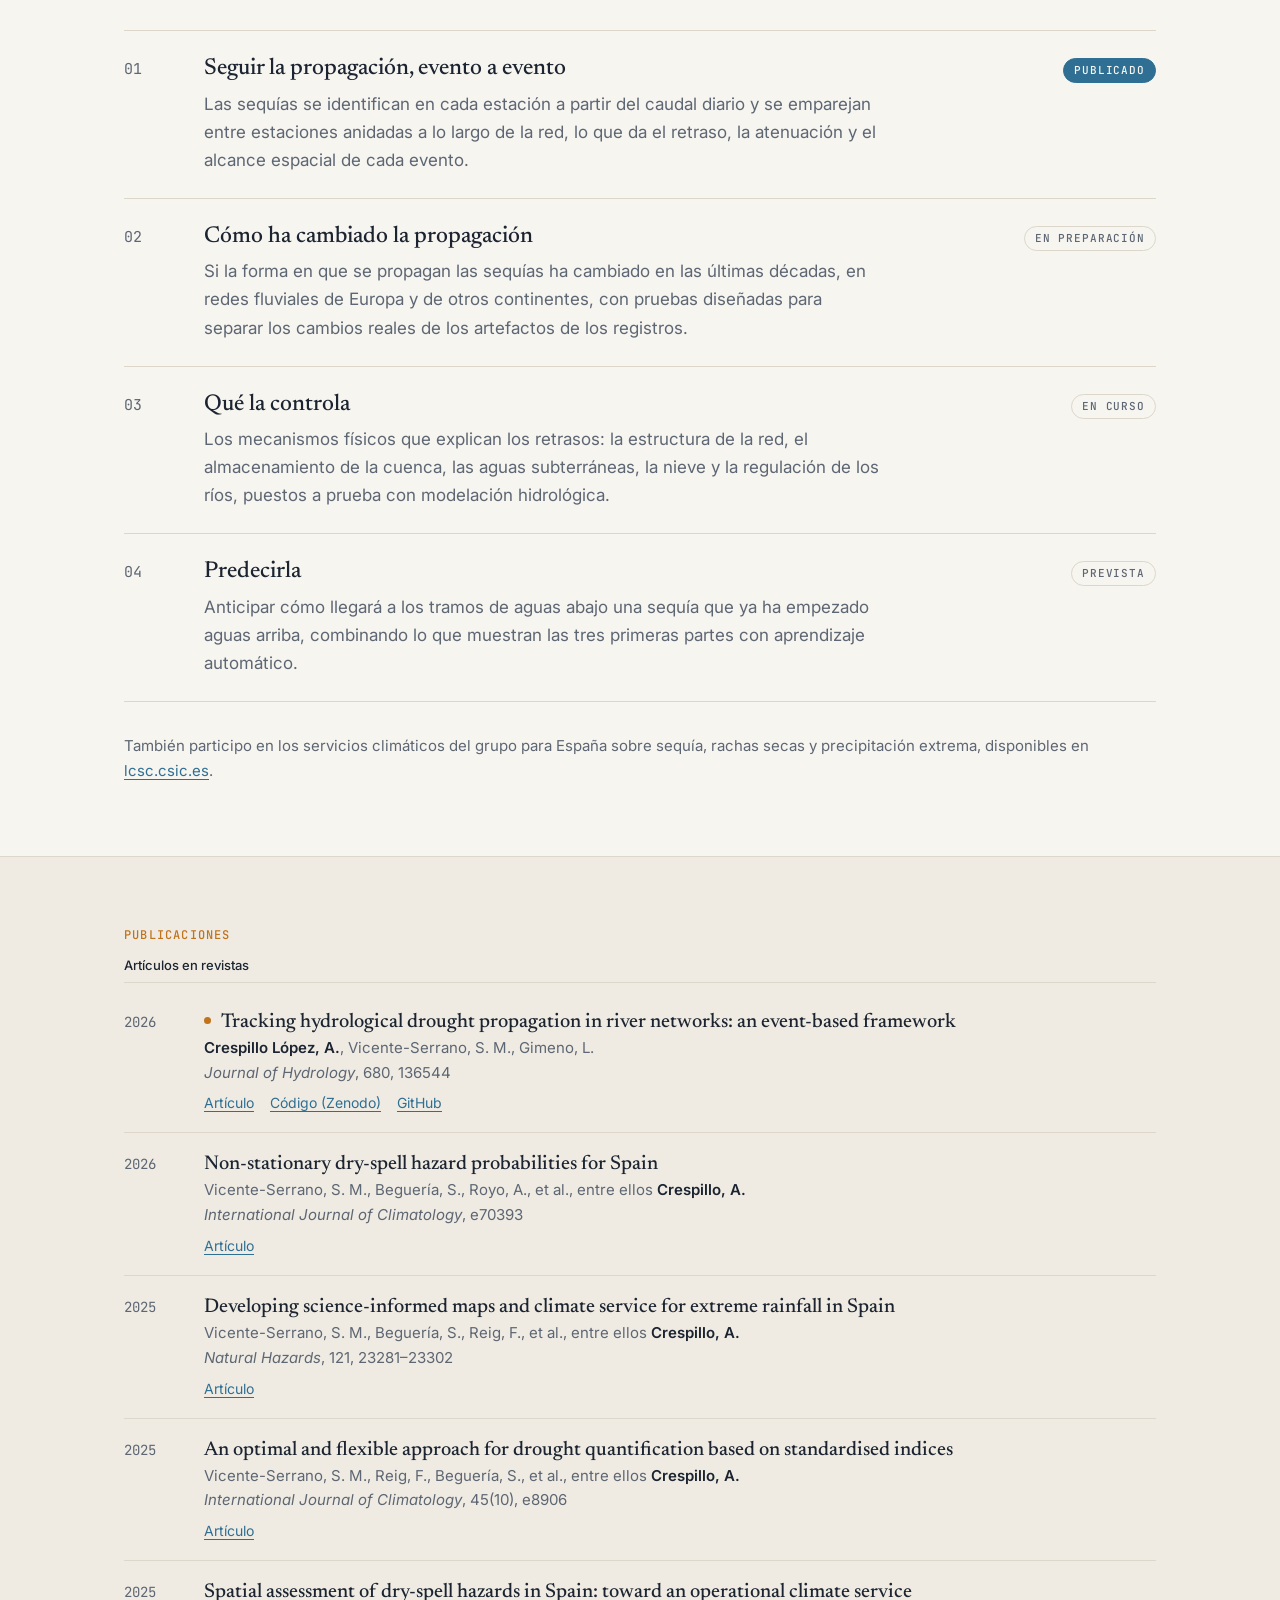
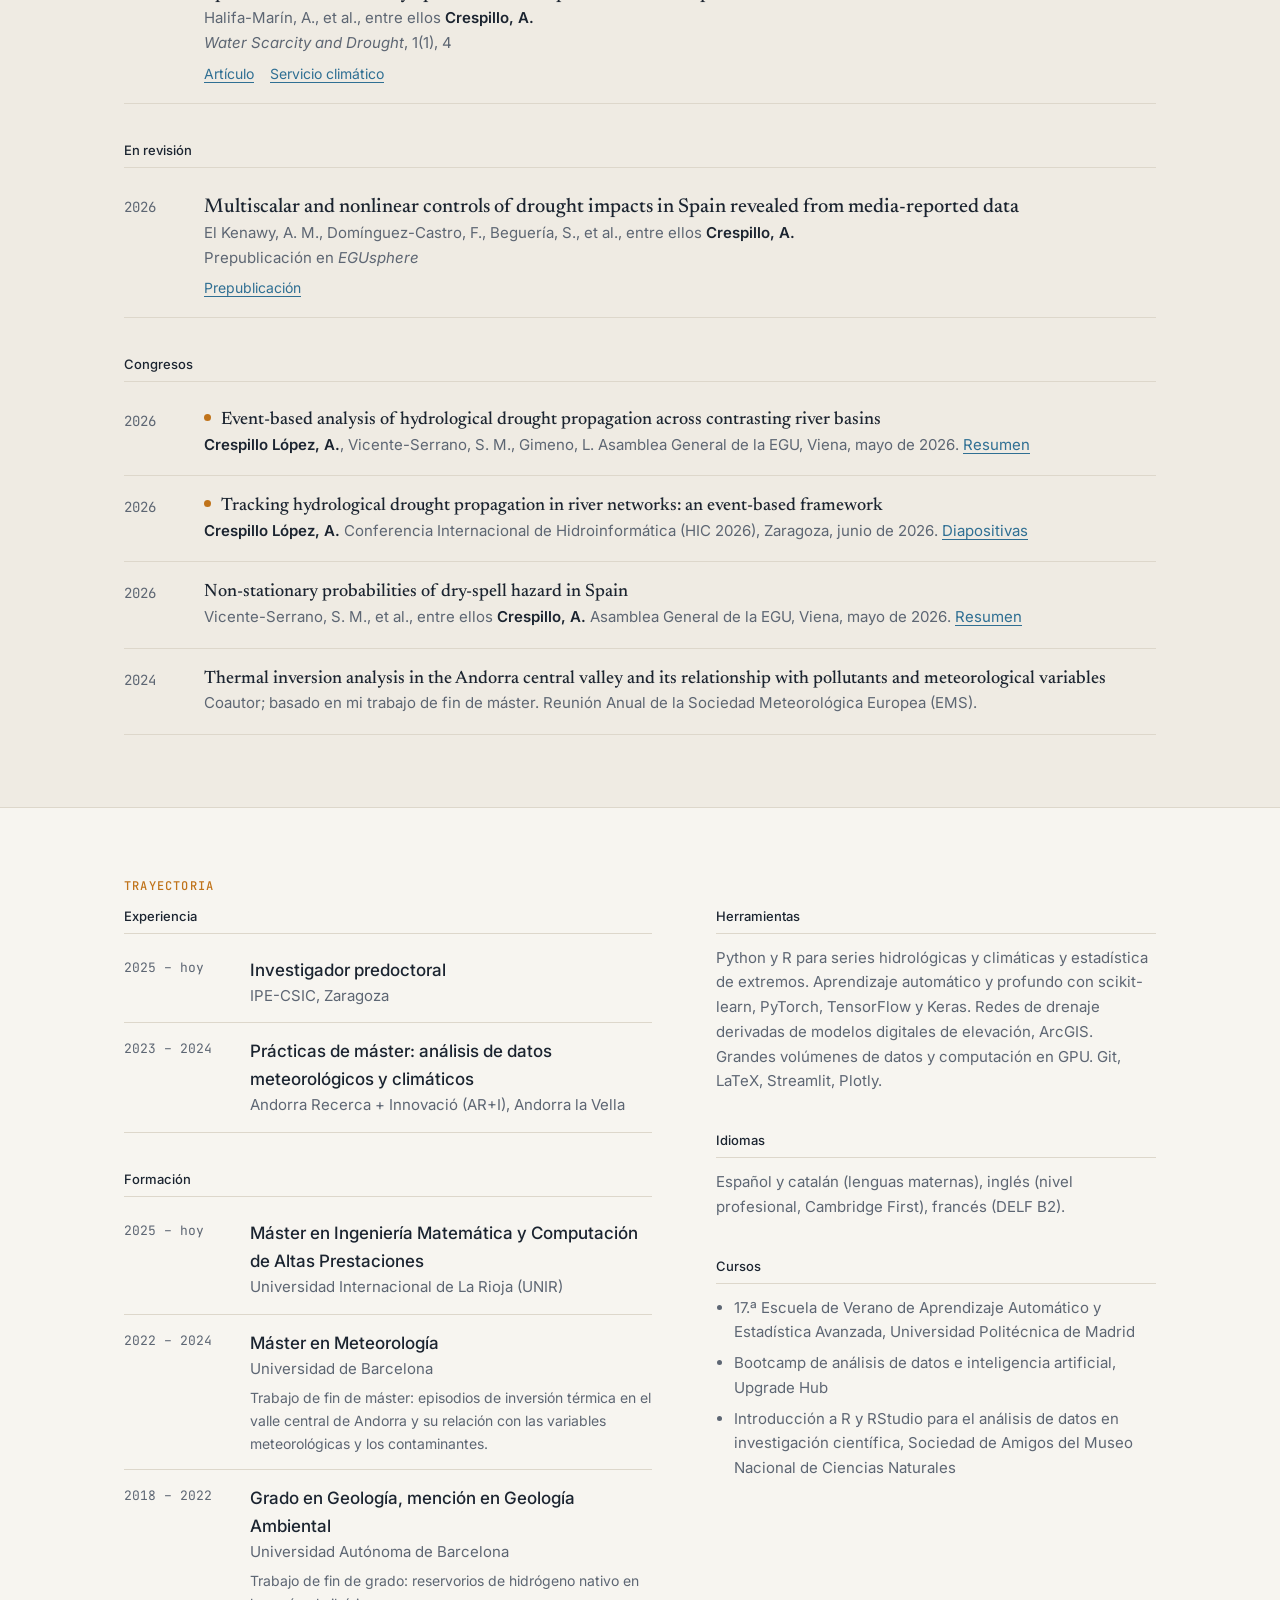
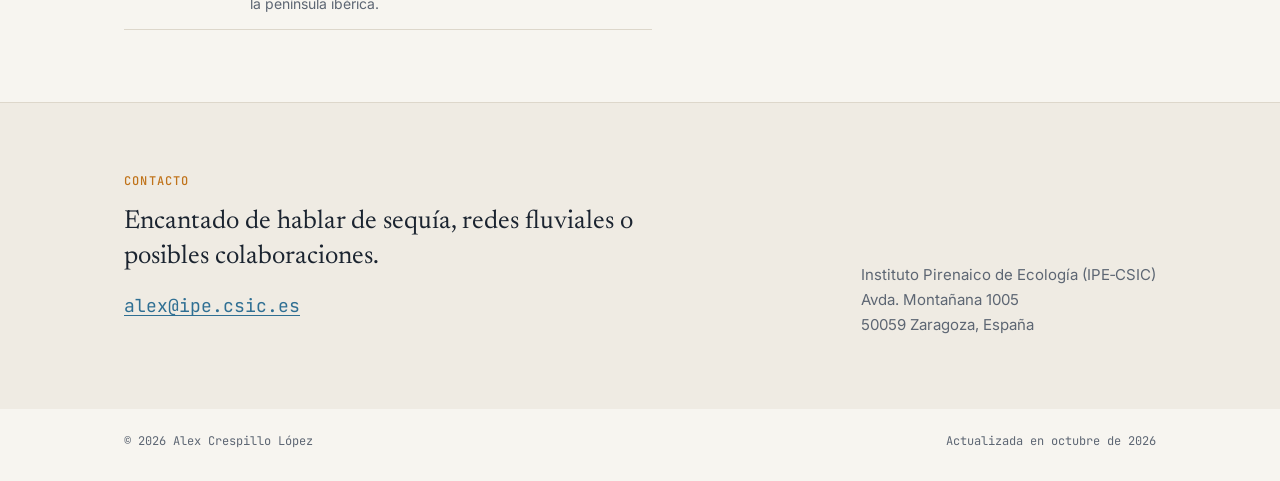
==== commit 1e062902: "Website: IJC 2026 paper, dry-spell article and climate service links, ML/DL libraries" ====
--- a/es/index.html
+++ b/es/index.html
@@ -189,6 +189,15 @@
             </div>
           </li>
           <li class="pub">
+            <span class="year">2026</span>
+            <div>
+              <p class="title">Non-stationary dry-spell hazard probabilities for Spain</p>
+              <p class="authors">Vicente-Serrano, S. M., Beguería, S., Royo, A., et al., entre ellos <b>Crespillo, A.</b></p>
+              <p class="venue"><em>International Journal of Climatology</em>, e70393</p>
+              <p class="actions"><a href="https://doi.org/10.1002/joc.70393" target="_blank" rel="noopener">Artículo</a></p>
+            </div>
+          </li>
+          <li class="pub">
             <span class="year">2025</span>
             <div>
               <p class="title">Developing science-informed maps and climate service for extreme rainfall in Spain</p>
@@ -212,6 +221,8 @@
               <p class="title">Spatial assessment of dry-spell hazards in Spain: toward an operational climate service</p>
               <p class="authors">Halifa-Marín, A., et al., entre ellos <b>Crespillo, A.</b></p>
               <p class="venue"><em>Water Scarcity and Drought</em>, 1(1), 4</p>
+              <p class="actions"><a href="https://www.sciltp.com/journals/wsd/articles/2509001429" target="_blank" rel="noopener">Artículo</a>
+                <a href="https://rachas-secas.csic.es/" target="_blank" rel="noopener">Servicio climático</a></p>
             </div>
           </li>
         </ol>
@@ -322,10 +333,10 @@
           <div>
             <h3 class="list-head">Herramientas</h3>
             <p class="plain">
-              Python y R para series hidrológicas y climáticas, estadística de extremos y
-              aprendizaje automático. Redes de drenaje derivadas de modelos digitales de
-              elevación, ArcGIS. Grandes volúmenes de datos y computación en GPU. Git, LaTeX,
-              Streamlit, Plotly.
+              Python y R para series hidrológicas y climáticas y estadística de extremos.
+              Aprendizaje automático y profundo con scikit-learn, PyTorch, TensorFlow y Keras.
+              Redes de drenaje derivadas de modelos digitales de elevación, ArcGIS. Grandes
+              volúmenes de datos y computación en GPU. Git, LaTeX, Streamlit, Plotly.
             </p>
 
             <h3 class="list-head">Idiomas</h3>
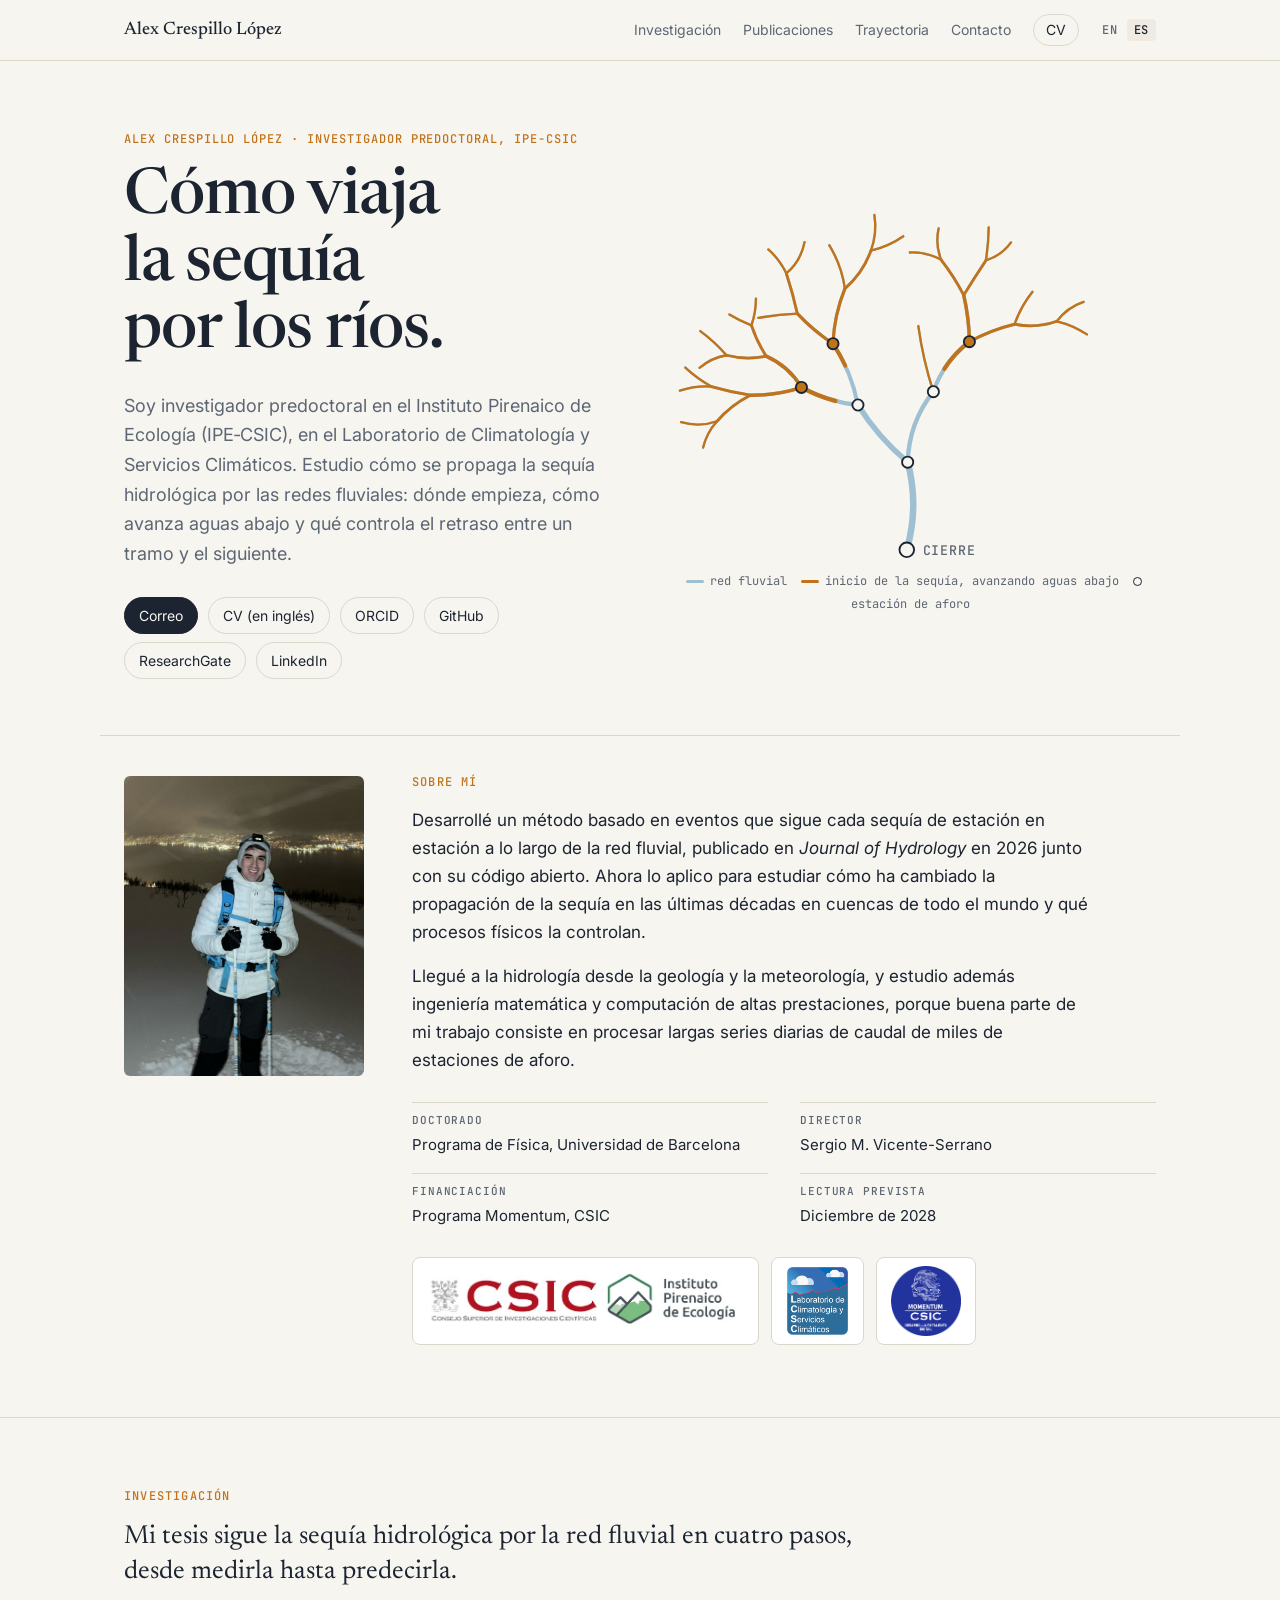
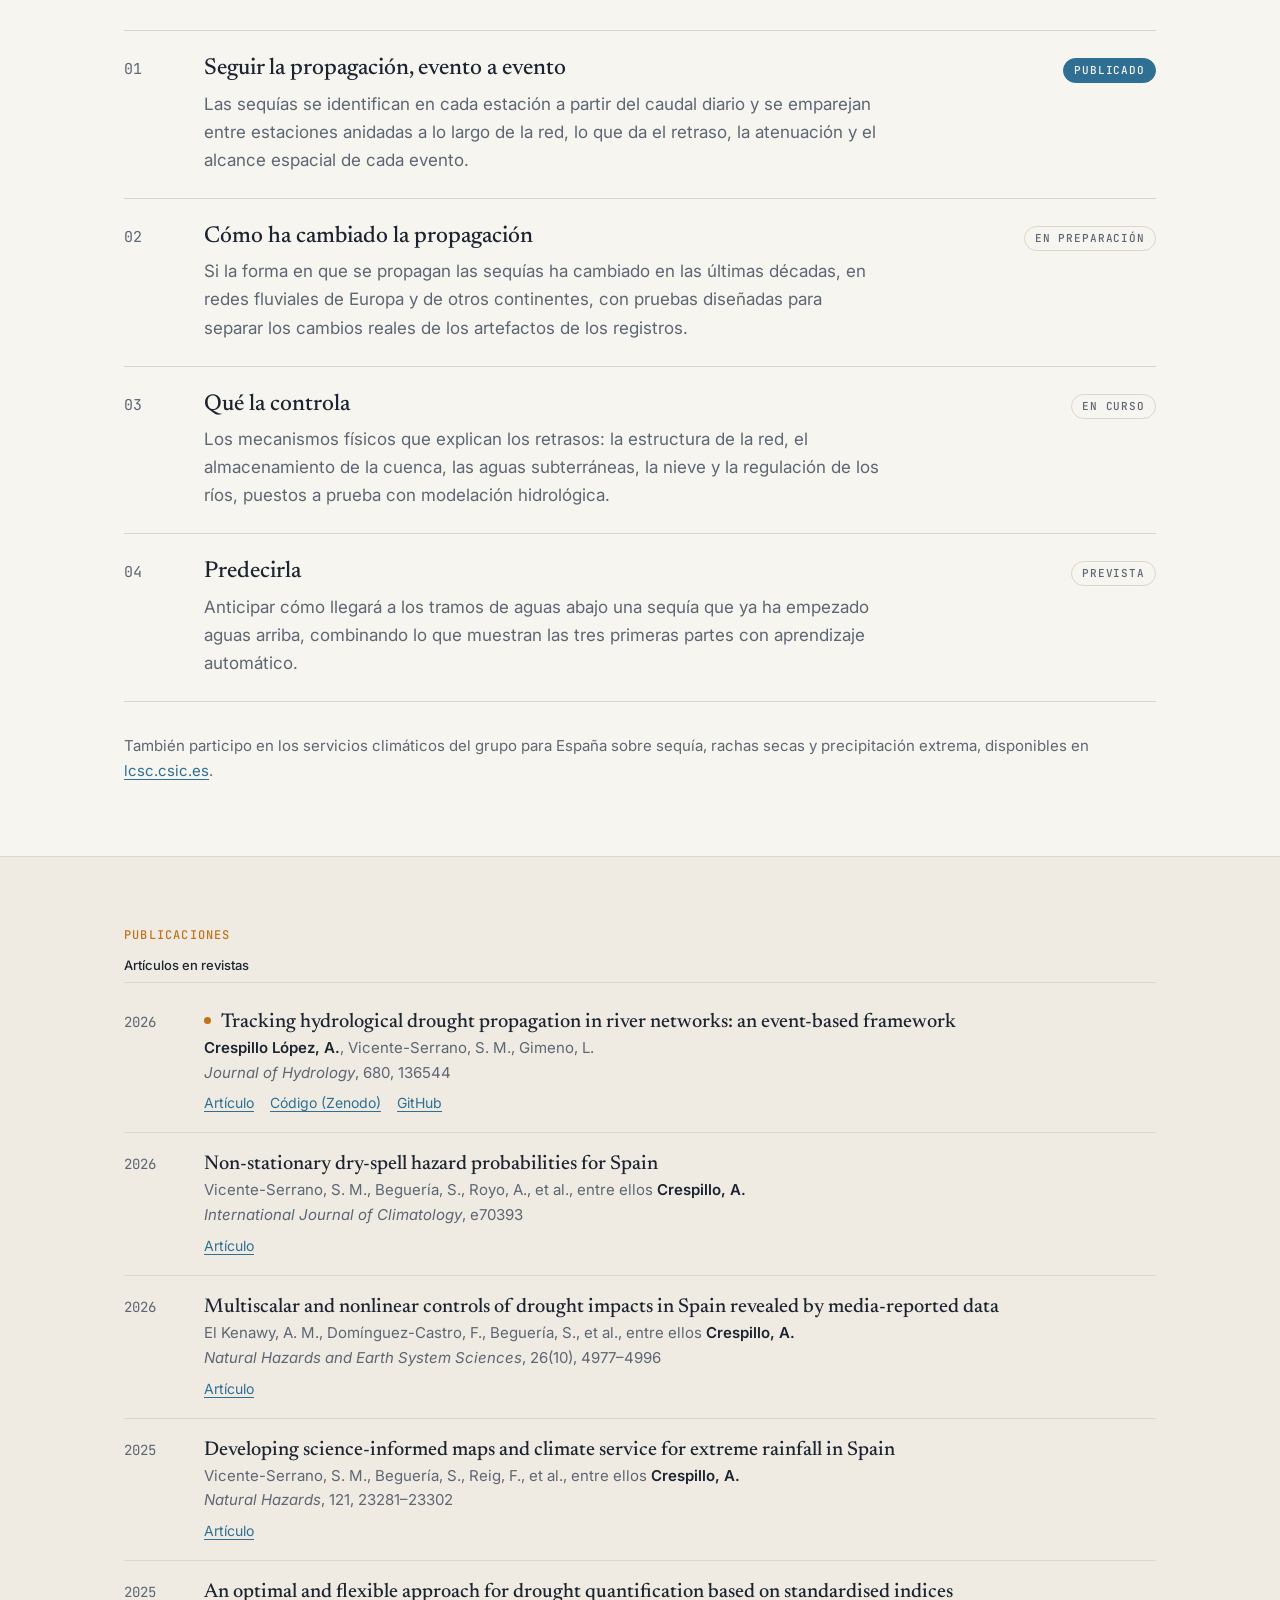
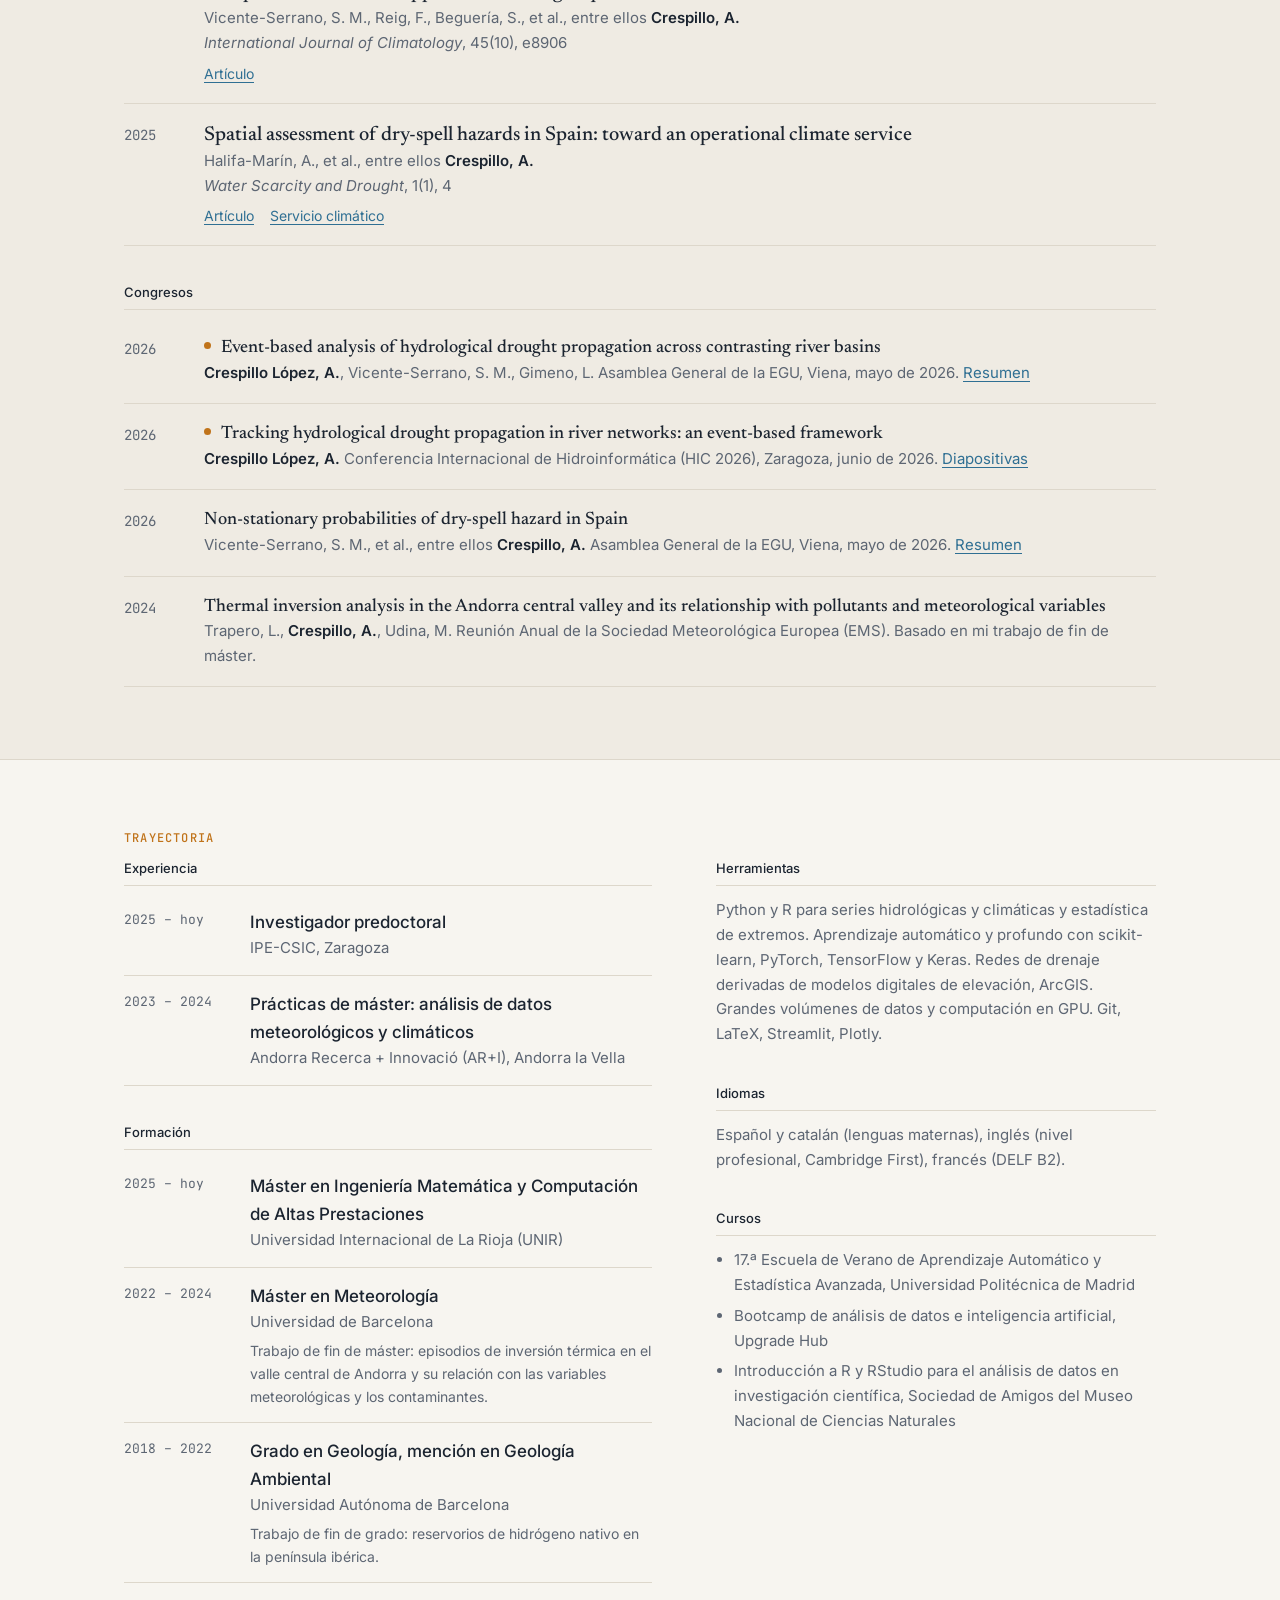
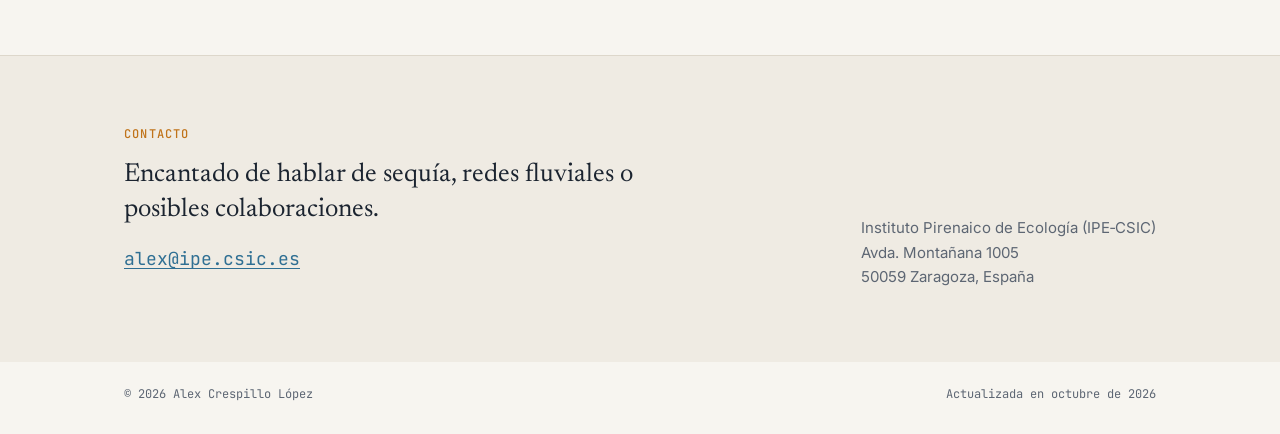
==== commit 06812adc: "Publications: NHESS 2026 article published, EMS 2024 authors" ====
--- a/es/index.html
+++ b/es/index.html
@@ -198,6 +198,15 @@
             </div>
           </li>
           <li class="pub">
+            <span class="year">2026</span>
+            <div>
+              <p class="title">Multiscalar and nonlinear controls of drought impacts in Spain revealed by media-reported data</p>
+              <p class="authors">El Kenawy, A. M., Domínguez-Castro, F., Beguería, S., et al., entre ellos <b>Crespillo, A.</b></p>
+              <p class="venue"><em>Natural Hazards and Earth System Sciences</em>, 26(10), 4977–4996</p>
+              <p class="actions"><a href="https://doi.org/10.5194/nhess-26-4977-2026" target="_blank" rel="noopener">Artículo</a></p>
+            </div>
+          </li>
+          <li class="pub">
             <span class="year">2025</span>
             <div>
               <p class="title">Developing science-informed maps and climate service for extreme rainfall in Spain</p>
@@ -227,18 +236,6 @@
           </li>
         </ol>
 
-        <h3 class="list-head">En revisión</h3>
-        <ol class="pubs">
-          <li class="pub">
-            <span class="year">2026</span>
-            <div>
-              <p class="title">Multiscalar and nonlinear controls of drought impacts in Spain revealed from media-reported data</p>
-              <p class="authors">El Kenawy, A. M., Domínguez-Castro, F., Beguería, S., et al., entre ellos <b>Crespillo, A.</b></p>
-              <p class="venue">Prepublicación en <em>EGUsphere</em></p>
-              <p class="actions"><a href="https://doi.org/10.5194/egusphere-2026-3003" target="_blank" rel="noopener">Prepublicación</a></p>
-            </div>
-          </li>
-        </ol>
 
         <h3 class="list-head">Congresos</h3>
         <ol class="pubs compact">
@@ -270,7 +267,7 @@
             <span class="year">2024</span>
             <div>
               <p class="title">Thermal inversion analysis in the Andorra central valley and its relationship with pollutants and meteorological variables</p>
-              <p class="venue">Coautor; basado en mi trabajo de fin de máster. Reunión Anual de la Sociedad Meteorológica Europea (EMS).</p>
+              <p class="venue">Trapero, L., <b>Crespillo, A.</b>, Udina, M. Reunión Anual de la Sociedad Meteorológica Europea (EMS). Basado en mi trabajo de fin de máster.</p>
             </div>
           </li>
         </ol>
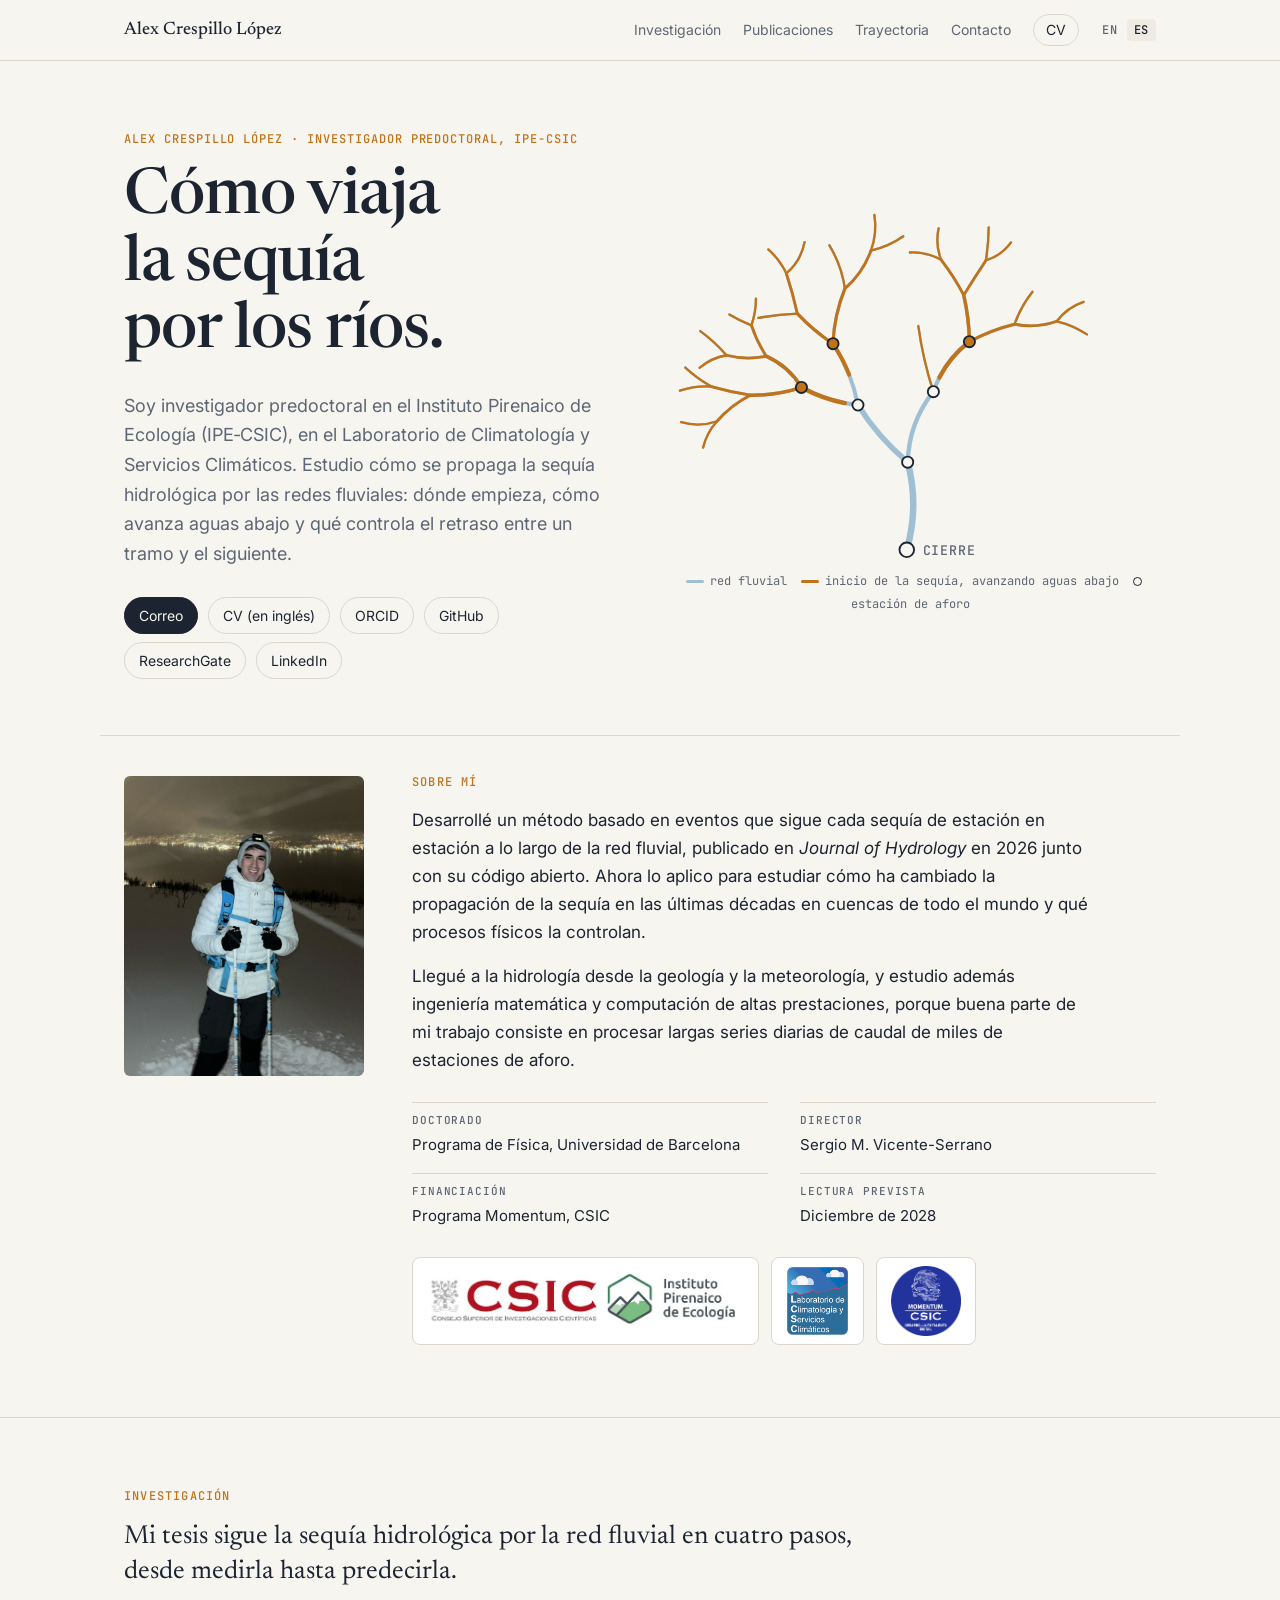
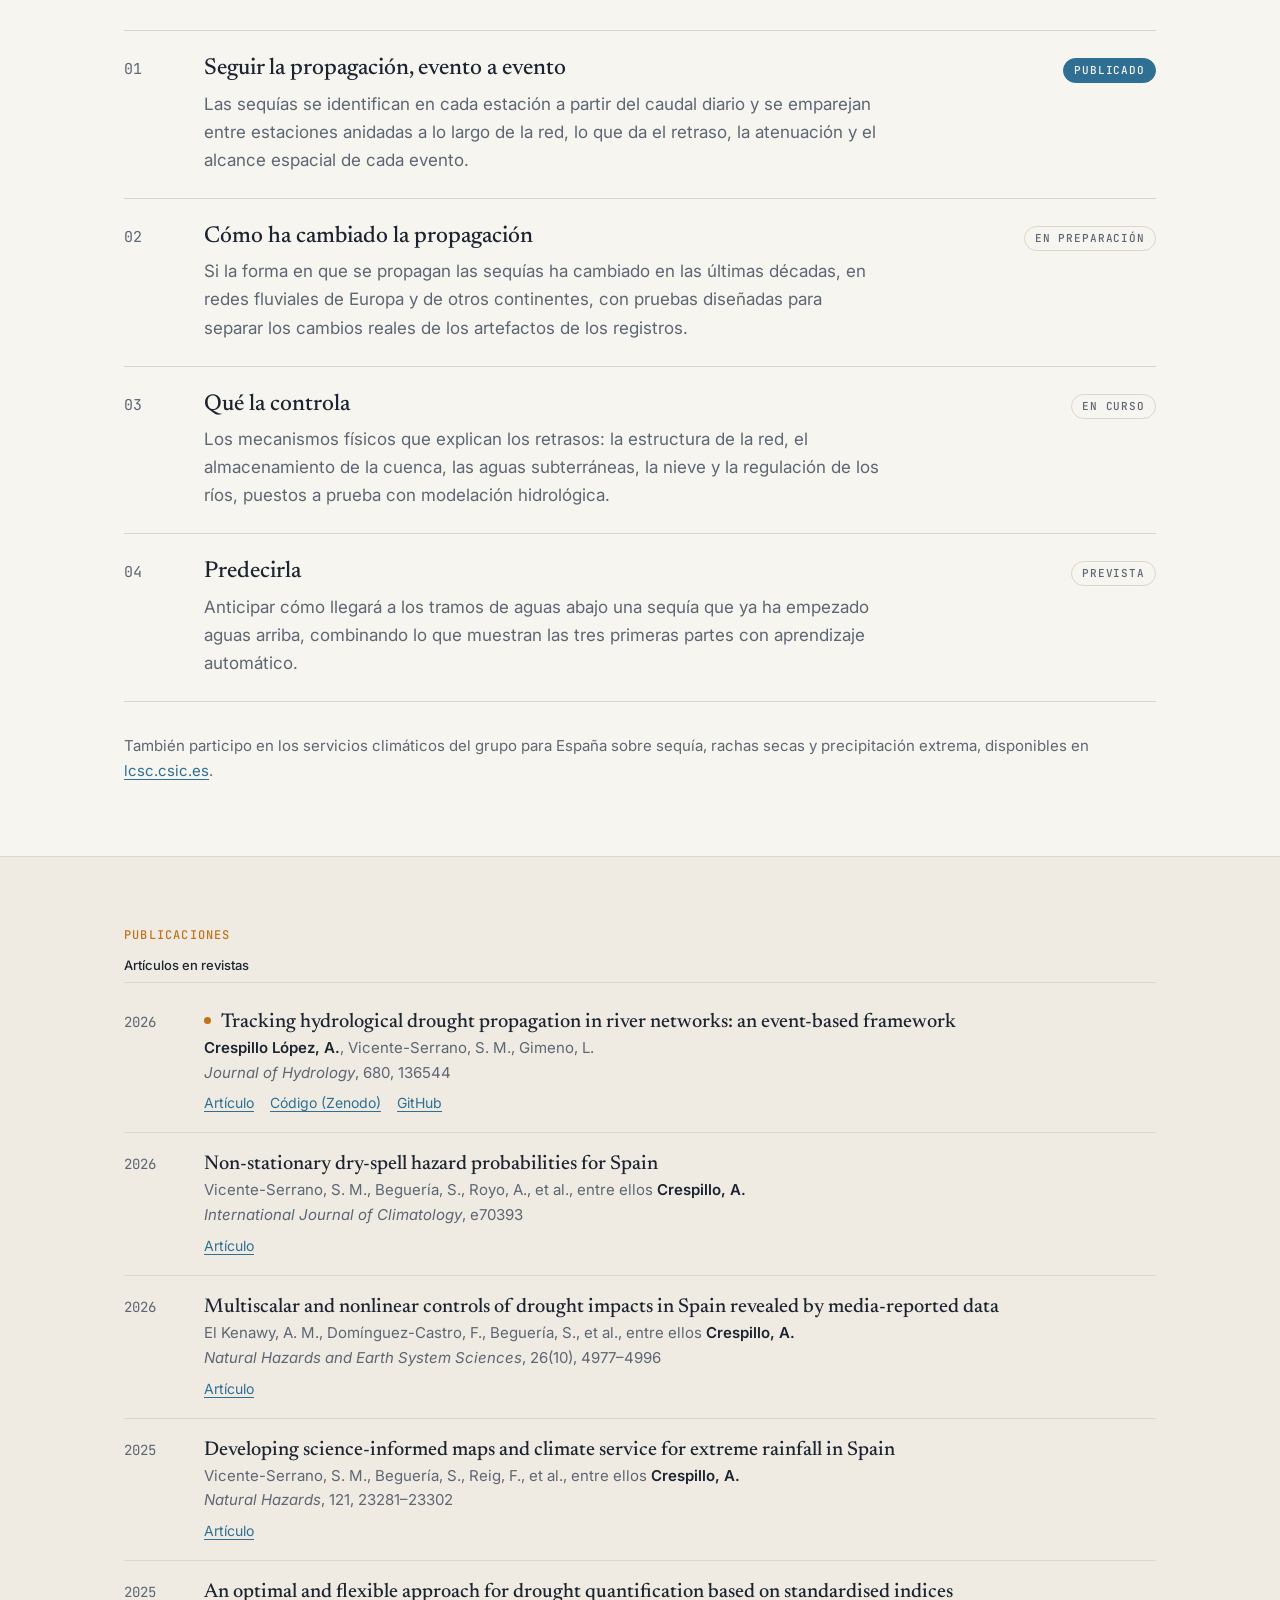
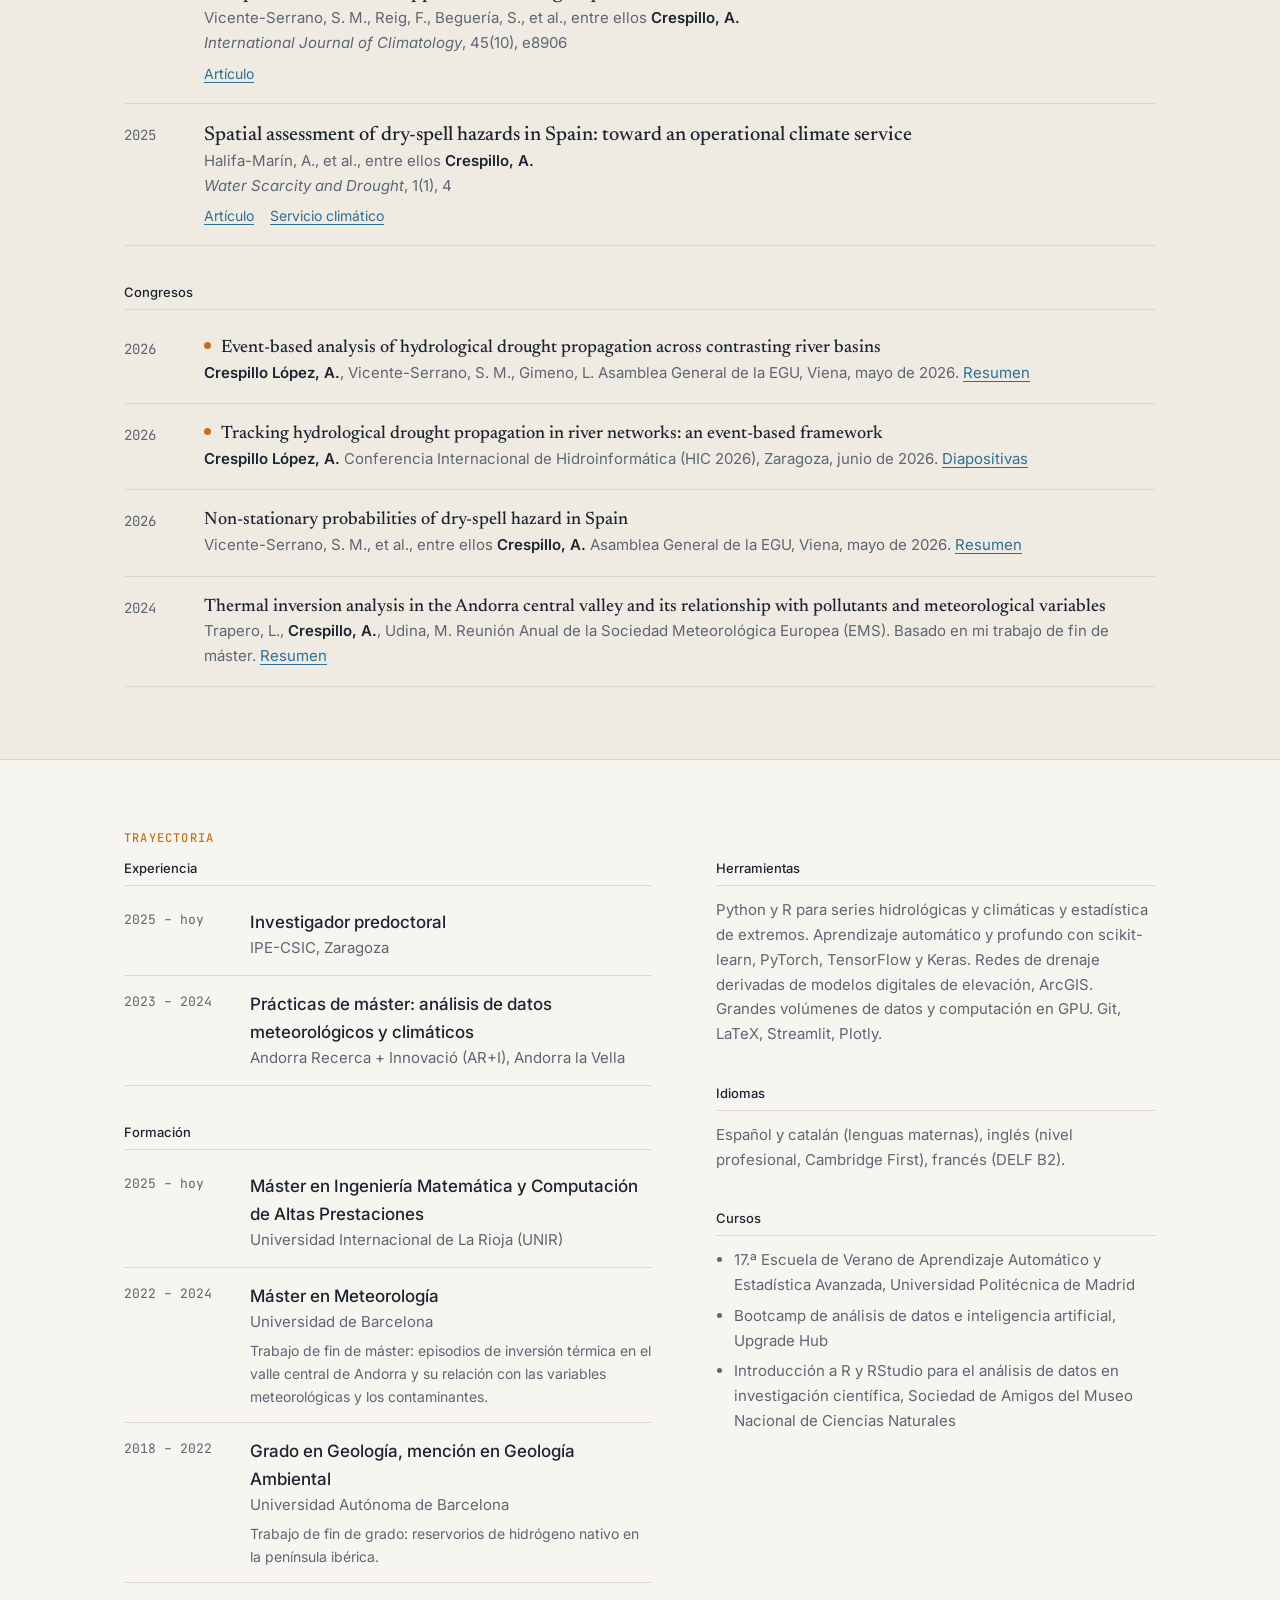
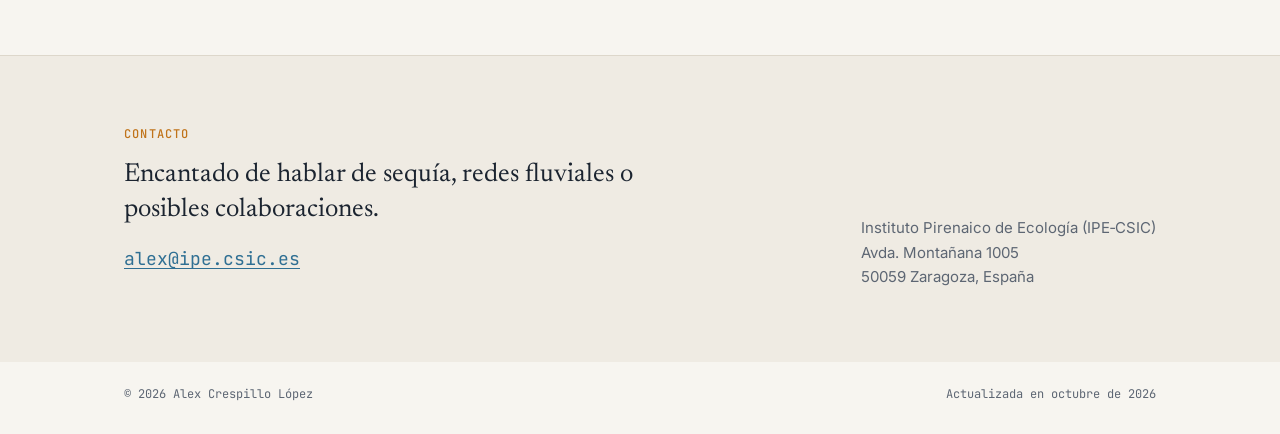
==== commit 6654f8b0: "EMS 2024 abstract link" ====
--- a/es/index.html
+++ b/es/index.html
@@ -267,7 +267,8 @@
             <span class="year">2024</span>
             <div>
               <p class="title">Thermal inversion analysis in the Andorra central valley and its relationship with pollutants and meteorological variables</p>
-              <p class="venue">Trapero, L., <b>Crespillo, A.</b>, Udina, M. Reunión Anual de la Sociedad Meteorológica Europea (EMS). Basado en mi trabajo de fin de máster.</p>
+              <p class="venue">Trapero, L., <b>Crespillo, A.</b>, Udina, M. Reunión Anual de la Sociedad Meteorológica Europea (EMS). Basado en mi trabajo de fin de máster.
+                <a href="https://doi.org/10.5194/ems2024-722" target="_blank" rel="noopener">Resumen</a></p>
             </div>
           </li>
         </ol>
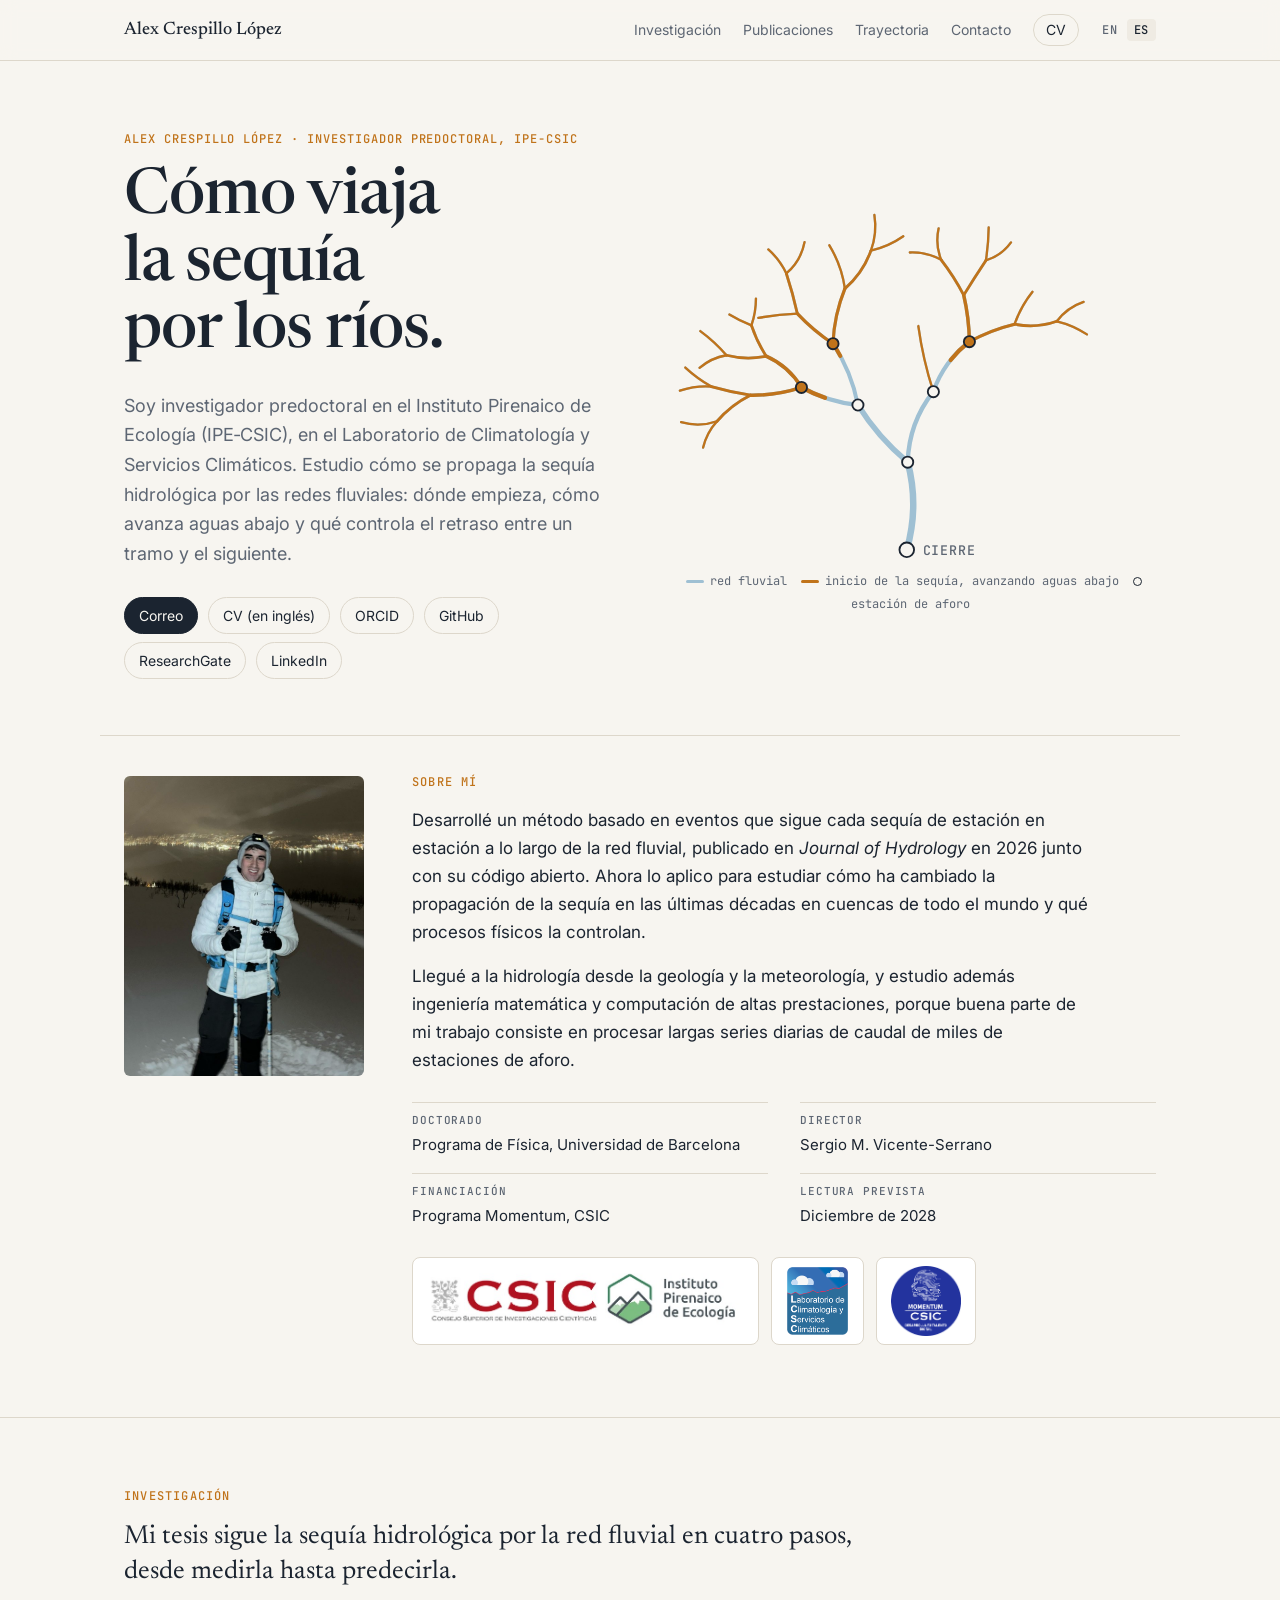
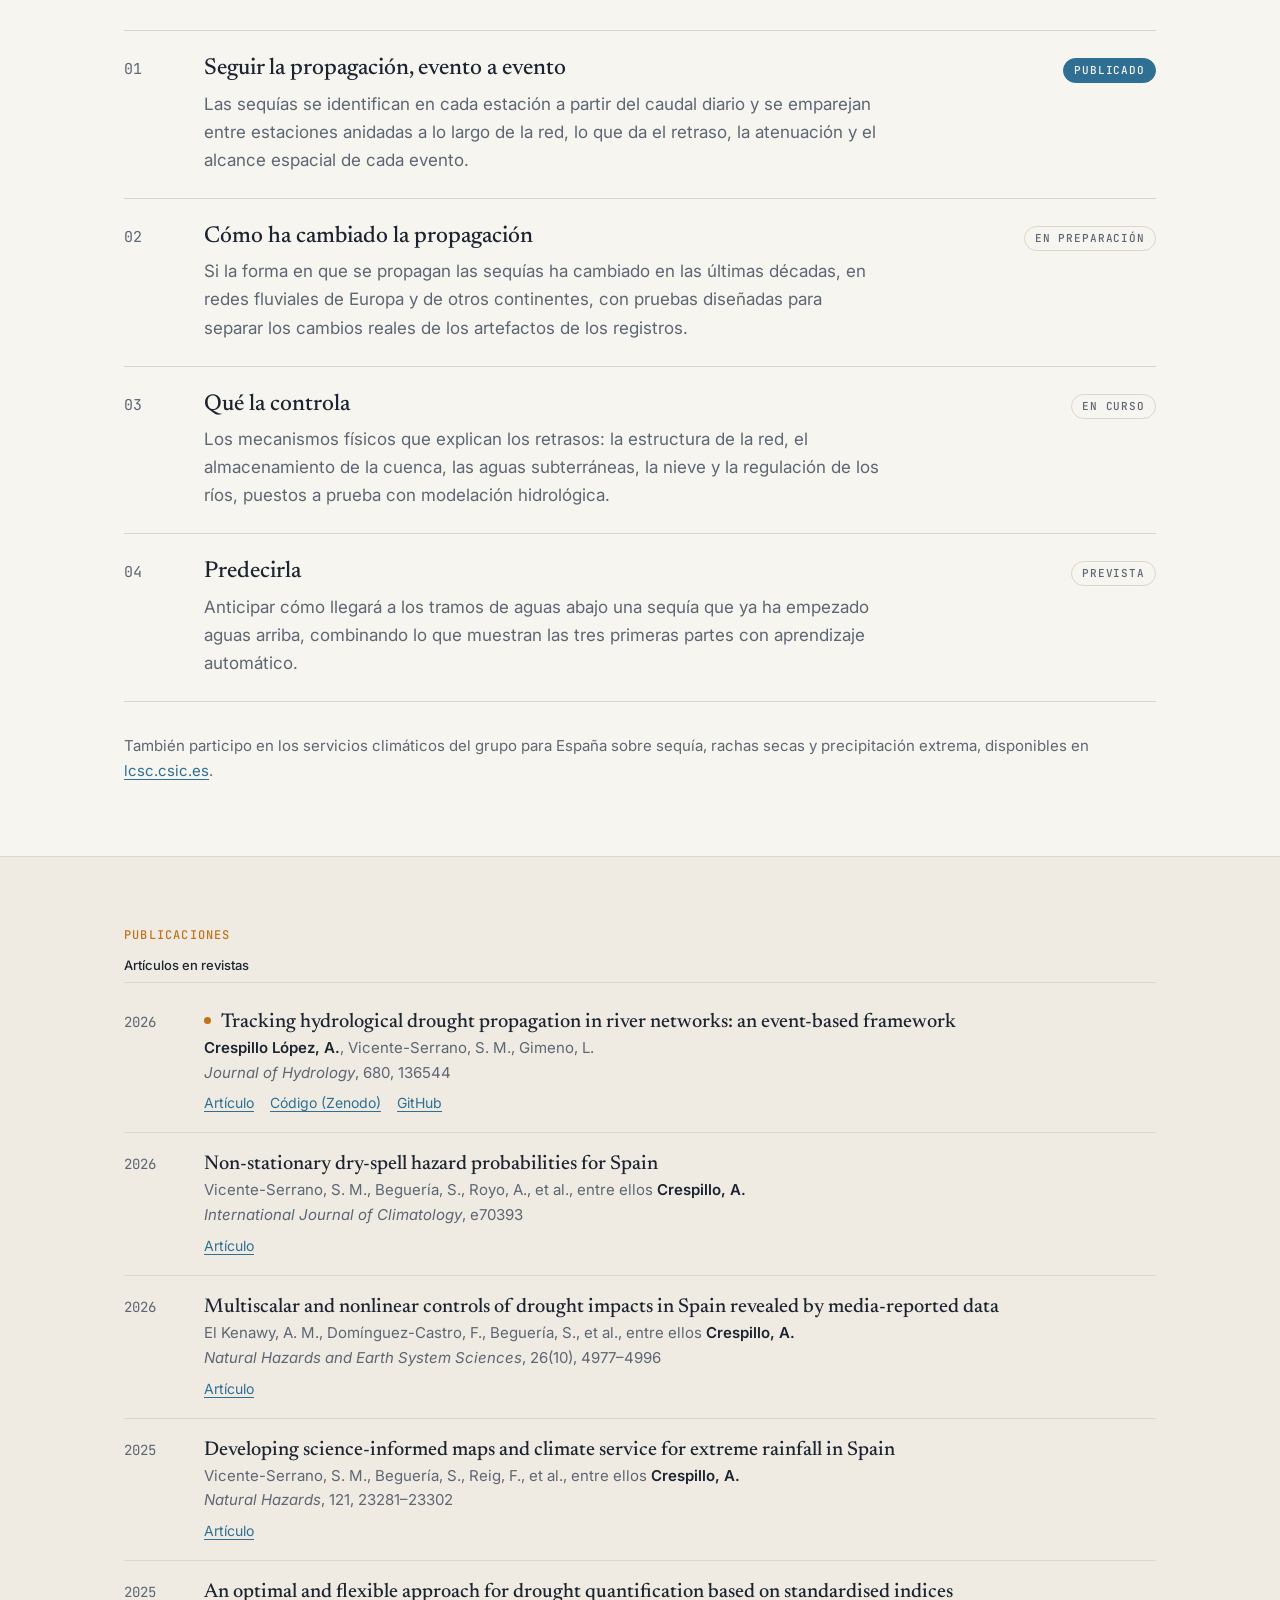
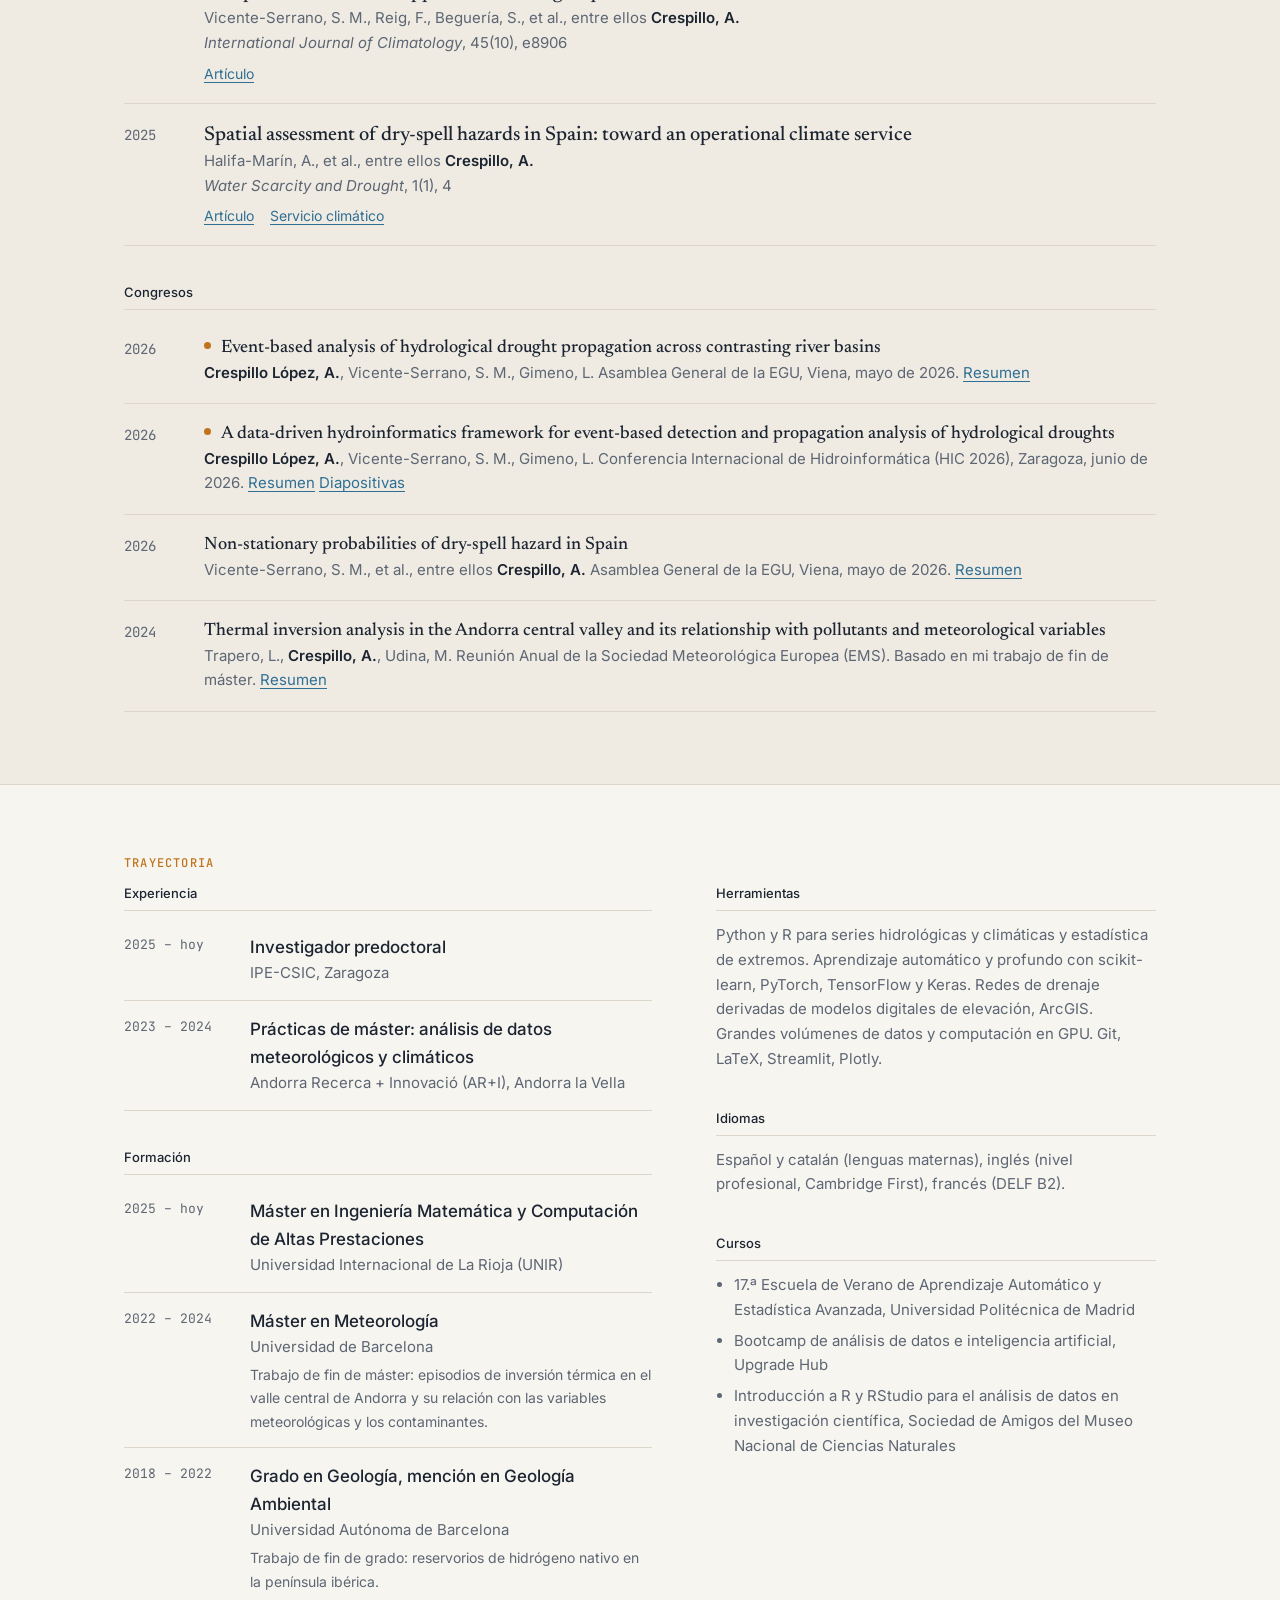
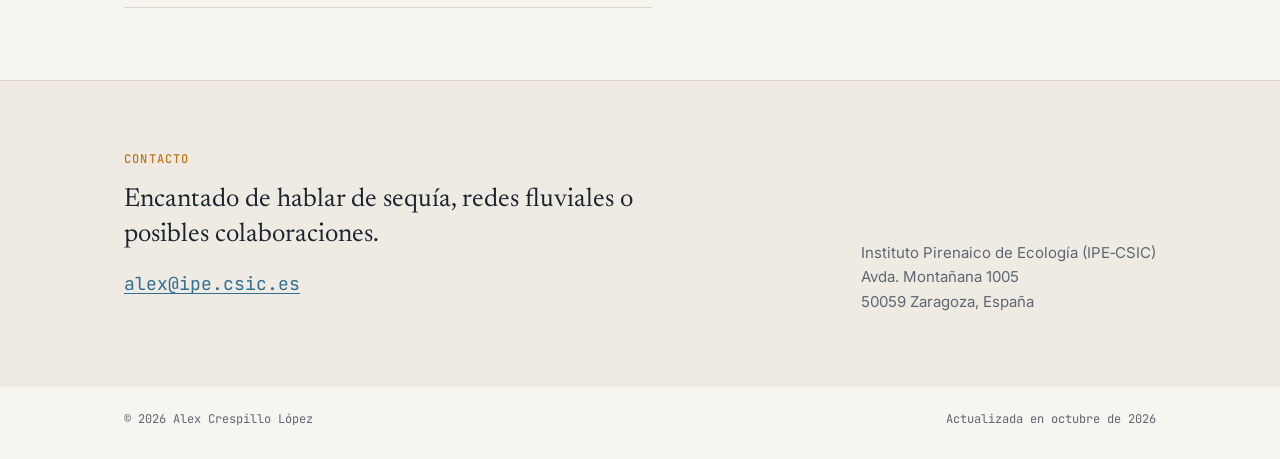
==== commit ac70dd23: "HIC 2026: official abstract title, co-authors and abstract link" ====
--- a/es/index.html
+++ b/es/index.html
@@ -250,8 +250,9 @@
           <li class="pub own">
             <span class="year">2026</span>
             <div>
-              <p class="title">Tracking hydrological drought propagation in river networks: an event-based framework</p>
-              <p class="venue"><b>Crespillo López, A.</b> Conferencia Internacional de Hidroinformática (HIC 2026), Zaragoza, junio de 2026.
+              <p class="title">A data-driven hydroinformatics framework for event-based detection and propagation analysis of hydrological droughts</p>
+              <p class="venue"><b>Crespillo López, A.</b>, Vicente-Serrano, S. M., Gimeno, L. Conferencia Internacional de Hidroinformática (HIC 2026), Zaragoza, junio de 2026.
+                <a href="https://www.iahr.org/library/info?pid=40502" target="_blank" rel="noopener">Resumen</a>
                 <a href="../Talks/HIC2026_Crespillo.pdf" target="_blank" rel="noopener">Diapositivas</a></p>
             </div>
           </li>
